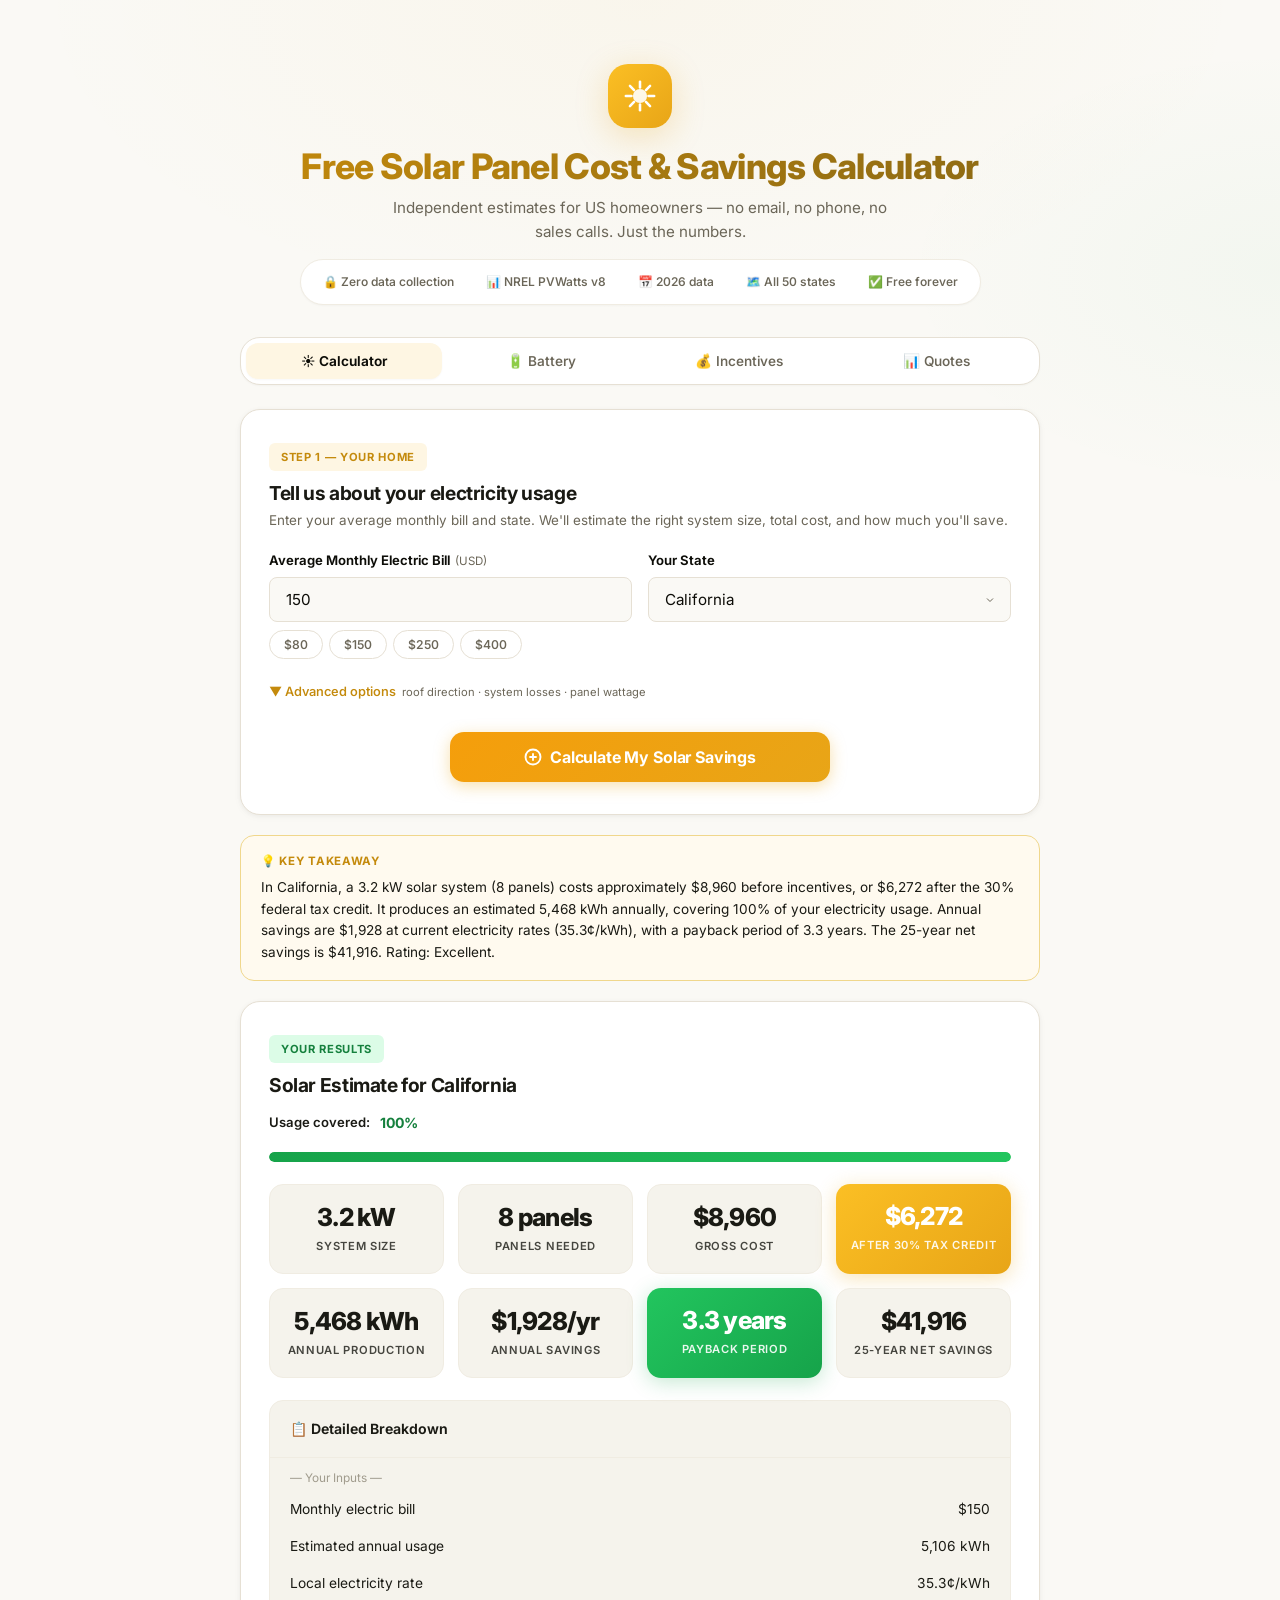
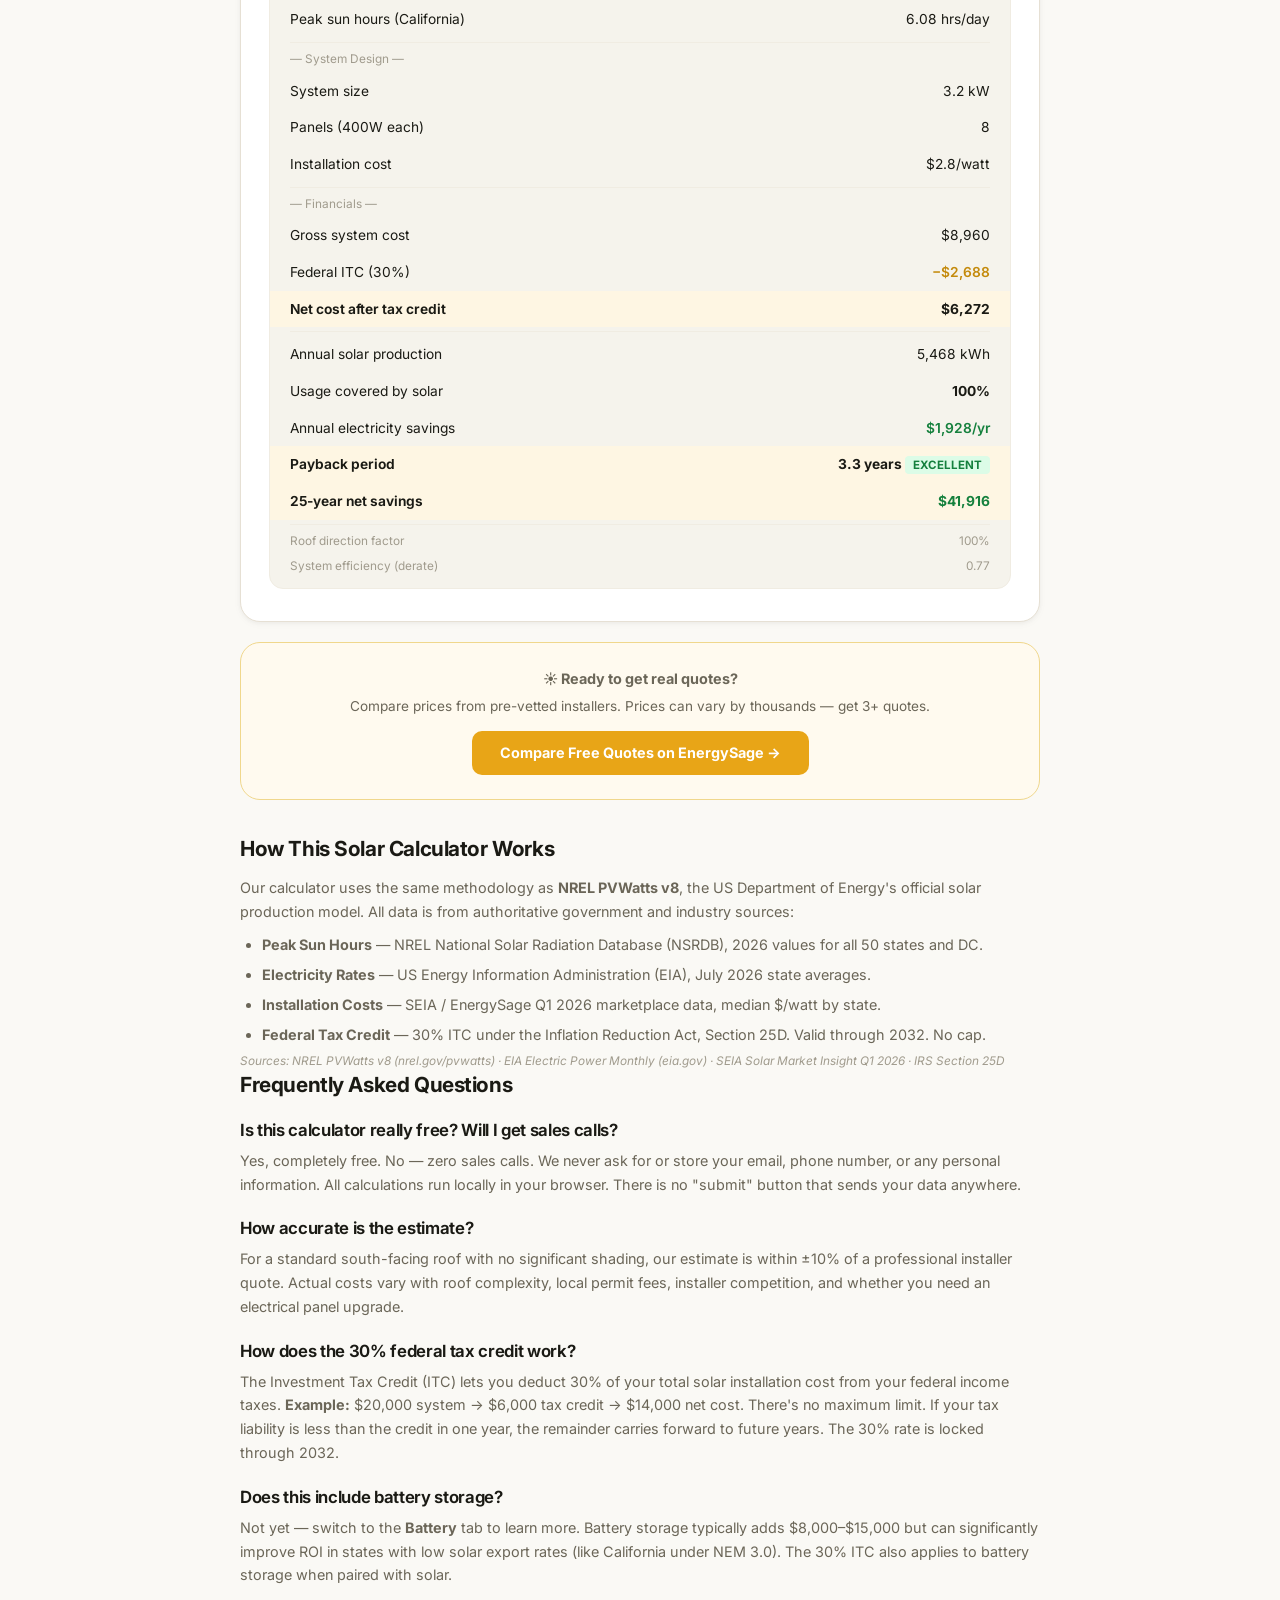
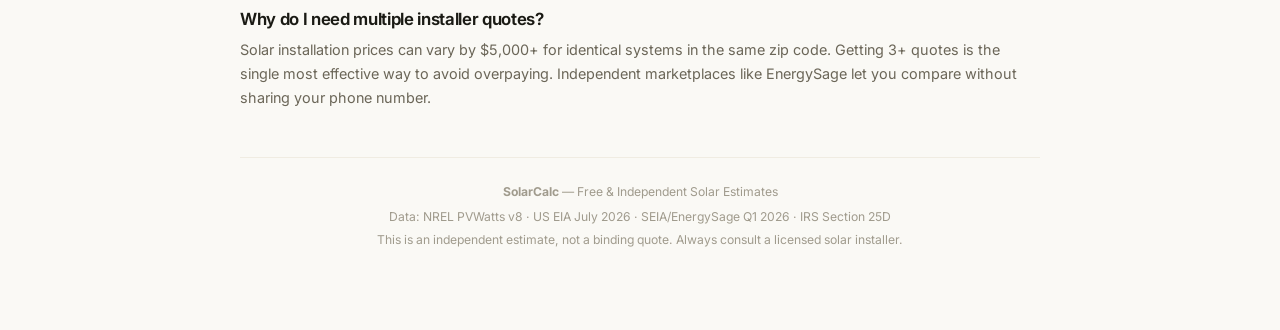
==== index.html @ 4e9f8c5b "Initial commit: SolarCalc v1 — free independent solar calculator" ====
<!DOCTYPE html>
<html lang="en">
<head>
<meta charset="UTF-8">
<meta name="viewport" content="width=device-width, initial-scale=1.0">
<title>Free Solar Panel Cost & Savings Calculator (2026) — No Email, No Sales Calls</title>
<meta name="description" content="Independent, free solar calculator for US homeowners. Estimate system size, cost after 30% tax credit, annual savings, and payback period. Covers all 50 states with 2026 NREL data. No email required.">

<!-- Preconnect for fonts -->
<link rel="preconnect" href="https://fonts.googleapis.com">
<link rel="preconnect" href="https://fonts.gstatic.com" crossorigin>
<link href="https://fonts.googleapis.com/css2?family=Inter:wght@400;500;550;600;650;700;800&display=swap" rel="stylesheet">

<link rel="stylesheet" href="css/style.css">

<!-- ═══════════════ STATIC JSON-LD ═══════════════ -->
<script type="application/ld+json">
{
  "@context": "https://schema.org",
  "@type": "WebApplication",
  "name": "Solar Panel Cost & Savings Calculator",
  "url": "https://solarcalc.example.com",
  "description": "Free, independent solar calculator for US homeowners. Estimate system size, cost, federal tax credit, and payback period without sharing personal information. Uses NREL PVWatts v8 methodology with 2026 state-level data.",
  "applicationCategory": "FinanceApplication",
  "operatingSystem": "Web",
  "offers": { "@type": "Offer", "price": "0", "priceCurrency": "USD" },
  "author": { "@type": "Organization", "name": "SolarCalc" },
  "datePublished": "2026-07-01",
  "dateModified": "2026-07-19"
}
</script>
<script type="application/ld+json">
{
  "@context": "https://schema.org",
  "@type": "FAQPage",
  "mainEntity": [
    {
      "@type": "Question",
      "name": "How accurate is this solar calculator?",
      "acceptedAnswer": {
        "@type": "Answer",
        "text": "Our calculator uses NREL PVWatts v8 methodology with 2026 state-level data for peak sun hours (from NSRDB), electricity rates (from US EIA July 2026), and installation costs (from SEIA/EnergySage Q1 2026 marketplace data). Results are within ±10% of professional installer quotes for standard residential rooftops with no significant shading."
      }
    },
    {
      "@type": "Question",
      "name": "How is the federal solar tax credit calculated?",
      "acceptedAnswer": {
        "@type": "Answer",
        "text": "The federal Investment Tax Credit (ITC) covers 30% of your total solar installation cost through 2032 under the Inflation Reduction Act. For example, on a $20,000 system, you save $6,000. There is no maximum cap. The 30% rate is locked through 2032, then steps down to 26% in 2033 and 22% in 2034."
      }
    },
    {
      "@type": "Question",
      "name": "Do I need to provide my email or phone number to use this calculator?",
      "acceptedAnswer": {
        "@type": "Answer",
        "text": "No. This calculator is completely free and independent. We never ask for or store your email, phone number, or any personal information. All calculations run locally in your browser. Results are shown instantly on this page."
      }
    },
    {
      "@type": "Question",
      "name": "What solar incentives are available in my state?",
      "acceptedAnswer": {
        "@type": "Answer",
        "text": "Every US state qualifies for the 30% federal Investment Tax Credit (ITC). Many states offer additional incentives including net metering, state tax credits, property tax exemptions, and SREC (Solar Renewable Energy Certificate) markets. Use the Incentives tab on our calculator to explore state-specific programs."
      }
    },
    {
      "@type": "Question",
      "name": "Should I add battery storage to my solar system?",
      "acceptedAnswer": {
        "@type": "Answer",
        "text": "Adding battery storage to your solar system typically costs $8,000–$15,000 extra, but can significantly improve your ROI in states with low export compensation rates (like California under NEM 3.0). Battery attachment rates exceeded 25% nationally in 2025 and are rising. Our Battery Storage tab (coming soon) will help you run the numbers."
      }
    }
  ]
}
</script>
</head>
<body>

<div class="container">

<!-- ═══════════════ HEADER ═══════════════ -->
<header class="header">
  <div class="header-logo">
    <svg viewBox="0 0 24 24" fill="none" xmlns="http://www.w3.org/2000/svg">
      <circle cx="12" cy="12" r="5" fill="#fff" opacity="0.9"/>
      <g stroke="#fff" stroke-width="1.8" stroke-linecap="round">
        <line x1="12" y1="2"  x2="12" y2="6"/>
        <line x1="12" y1="18" x2="12" y2="22"/>
        <line x1="2"  y1="12" x2="6"  y2="12"/>
        <line x1="18" y1="12" x2="22" y2="12"/>
        <line x1="4.9" y1="4.9" x2="7.8" y2="7.8"/>
        <line x1="16.2" y1="16.2" x2="19.1" y2="19.1"/>
        <line x1="4.9" y1="19.1" x2="7.8" y2="16.2"/>
        <line x1="16.2" y1="7.8" x2="19.1" y2="4.9"/>
      </g>
    </svg>
  </div>
  <h1>Free Solar Panel Cost & Savings Calculator</h1>
  <p class="subtitle">Independent estimates for US homeowners — no email, no phone, no sales calls. Just the numbers.</p>
  <div class="trust-strip">
    <span class="badge">🔒 Zero data collection</span>
    <span class="badge">📊 NREL PVWatts v8</span>
    <span class="badge">📅 2026 data</span>
    <span class="badge">🗺️ All 50 states</span>
    <span class="badge">✅ Free forever</span>
  </div>
</header>

<!-- ═══════════════ TAB NAV ═══════════════ -->
<nav class="tab-nav">
  <button class="active" data-tab="solar" onclick="SolarCalc.App.switchTab('solar');return false;">☀️ Calculator</button>
  <button data-tab="battery" onclick="SolarCalc.App.switchTab('battery');return false;">🔋 Battery</button>
  <button data-tab="incentives" onclick="SolarCalc.App.switchTab('incentives');return false;">💰 Incentives</button>
  <button data-tab="compare" onclick="SolarCalc.App.switchTab('compare');return false;">📊 Quotes</button>
</nav>

<!-- ═══════════════ TAB: SOLAR CALCULATOR ═══════════════ -->
<div class="tab-panel active" id="tab-solar">

  <!-- INPUT CARD -->
  <div class="card" id="calculator">
    <span class="step-badge amber">Step 1 — Your Home</span>
    <h2>Tell us about your electricity usage</h2>
    <p style="font-size:0.84rem;color:var(--text-muted);margin-top:4px;">
      Enter your average monthly bill and state. We'll estimate the right system size, total cost,
      and how much you'll save.
    </p>

    <div class="form-row">
      <div class="form-group">
        <label for="bill">Average Monthly Electric Bill <span class="hint">(USD)</span></label>
        <input type="number" id="bill" placeholder="e.g. 150" min="30" max="2000" value="150" inputmode="numeric">
        <div class="quick-fill" id="billPills"></div>
      </div>
      <div class="form-group">
        <label for="state">Your State</label>
        <select id="state"></select>
      </div>
    </div>

    <div class="advanced-toggle" id="advToggle" onclick="SolarCalc.App.toggleAdvanced()">
      <span>▼ Advanced options</span>
      <span style="font-size:0.7rem;font-weight:400;color:var(--text-muted)">roof direction · system losses · panel wattage</span>
    </div>

    <div class="advanced-panel" id="advOptions">
      <div class="form-row">
        <div class="form-group">
          <label for="tiltSelect">Roof Direction</label>
          <select id="tiltSelect"></select>
        </div>
        <div class="form-group">
          <label for="derateSelect">System Efficiency</label>
          <select id="derateSelect"></select>
        </div>
      </div>
      <div class="form-row">
        <div class="form-group">
          <label for="panelSelect">Panel Wattage</label>
          <select id="panelSelect"></select>
        </div>
      </div>
    </div>

    <button class="btn-primary btn-block" id="calcBtn">
      <svg width="18" height="18" viewBox="0 0 24 24" fill="none" stroke="currentColor" stroke-width="2.5" stroke-linecap="round"><circle cx="12" cy="12" r="10"/><line x1="12" y1="8" x2="12" y2="16"/><line x1="8" y1="12" x2="16" y2="12"/></svg>
      Calculate My Solar Savings
    </button>
  </div>

  <!-- RESULTS (hidden until calculate) -->
  <div id="resultsContainer" class="hidden">

    <!-- KEY TAKEAWAY (AEO block) -->
    <div class="key-takeaway" id="takeaway" style="margin-bottom:20px;"></div>

    <!-- RESULTS CARD -->
    <div class="card">
      <span class="step-badge green">Your Results</span>
      <h2>Solar Estimate for <span id="resultState">your state</span></h2>

      <!-- Coverage bar -->
      <div style="display:flex;align-items:center;gap:10px;margin:14px 0 4px;">
        <span style="font-size:0.82rem;font-weight:600;white-space:nowrap;">Usage covered:</span>
        <span style="font-size:0.88rem;font-weight:700;color:var(--green-deep);" id="rCoverage">—</span>
      </div>
      <div class="coverage-bar-wrap">
        <div class="coverage-bar-fill" id="coverageBarFill" style="width:0%;"></div>
      </div>

      <div class="results-grid">
        <div class="result-card">
          <div class="r-value" id="rSystemSize">—</div>
          <div class="r-label">System Size</div>
        </div>
        <div class="result-card">
          <div class="r-value" id="rPanels">—</div>
          <div class="r-label">Panels Needed</div>
        </div>
        <div class="result-card">
          <div class="r-value" id="rGrossCost">—</div>
          <div class="r-label">Gross Cost</div>
        </div>
        <div class="result-card featured">
          <div class="r-value" id="rNetCost">—</div>
          <div class="r-label">After 30% Tax Credit</div>
        </div>
        <div class="result-card">
          <div class="r-value" id="rAnnualProd">—</div>
          <div class="r-label">Annual Production</div>
        </div>
        <div class="result-card">
          <div class="r-value" id="rAnnualSave">—</div>
          <div class="r-label">Annual Savings</div>
        </div>
        <div class="result-card featured-alt">
          <div class="r-value" id="rPayback">—</div>
          <div class="r-label">Payback Period</div>
        </div>
        <div class="result-card">
          <div class="r-value" id="r25yr">—</div>
          <div class="r-label">25-Year Net Savings</div>
        </div>
      </div>

      <div class="breakdown" id="breakdown"></div>
    </div>

    <!-- CTA -->
    <div class="cta-box">
      <p><strong>☀️ Ready to get real quotes?</strong></p>
      <p style="font-size:0.85rem;">Compare prices from pre-vetted installers. Prices can vary by thousands — get 3+ quotes.</p>
      <a class="cta-link" href="https://www.energysage.com/solar/cost-calculator/" target="_blank" rel="nofollow noopener">
        Compare Free Quotes on EnergySage →
      </a>
    </div>
  </div>
</div>

<!-- ═══════════════ TAB: BATTERY ═══════════════ -->
<div class="tab-panel" id="tab-battery">
  <div class="card">
    <div id="batteryPanel"></div>
  </div>
</div>

<!-- ═══════════════ TAB: INCENTIVES ═══════════════ -->
<div class="tab-panel" id="tab-incentives">
  <div class="card">
    <div id="incentivesPanel"></div>
  </div>
</div>

<!-- ═══════════════ TAB: COMPARE QUOTES ═══════════════ -->
<div class="tab-panel" id="tab-compare">
  <div class="card">
    <div id="comparePanel"></div>
  </div>
</div>

<!-- ═══════════════ INFO SECTION (AEO-optimized) ═══════════════ -->
<div class="info-section">
  <h2>How This Solar Calculator Works</h2>
  <p>Our calculator uses the same methodology as <strong>NREL PVWatts v8</strong>, the US Department of Energy's official solar production model. All data is from authoritative government and industry sources:</p>
  <ul>
    <li><strong>Peak Sun Hours</strong> — NREL National Solar Radiation Database (NSRDB), 2026 values for all 50 states and DC.</li>
    <li><strong>Electricity Rates</strong> — US Energy Information Administration (EIA), July 2026 state averages.</li>
    <li><strong>Installation Costs</strong> — SEIA / EnergySage Q1 2026 marketplace data, median $/watt by state.</li>
    <li><strong>Federal Tax Credit</strong> — 30% ITC under the Inflation Reduction Act, Section 25D. Valid through 2032. No cap.</li>
  </ul>
  <div class="source-cite">Sources: NREL PVWatts v8 (nrel.gov/pvwatts) · EIA Electric Power Monthly (eia.gov) · SEIA Solar Market Insight Q1 2026 · IRS Section 25D</div>

  <h2>Frequently Asked Questions</h2>

  <h3>Is this calculator really free? Will I get sales calls?</h3>
  <p>Yes, completely free. No — zero sales calls. We never ask for or store your email, phone number, or any personal information. All calculations run locally in your browser. There is no "submit" button that sends your data anywhere.</p>

  <h3>How accurate is the estimate?</h3>
  <p>For a standard south-facing roof with no significant shading, our estimate is within ±10% of a professional installer quote. Actual costs vary with roof complexity, local permit fees, installer competition, and whether you need an electrical panel upgrade.</p>

  <h3>How does the 30% federal tax credit work?</h3>
  <p>The Investment Tax Credit (ITC) lets you deduct 30% of your total solar installation cost from your federal income taxes. <strong>Example:</strong> $20,000 system → $6,000 tax credit → $14,000 net cost. There's no maximum limit. If your tax liability is less than the credit in one year, the remainder carries forward to future years. The 30% rate is locked through 2032.</p>

  <h3>Does this include battery storage?</h3>
  <p>Not yet — switch to the <strong>Battery</strong> tab to learn more. Battery storage typically adds $8,000–$15,000 but can significantly improve ROI in states with low solar export rates (like California under NEM 3.0). The 30% ITC also applies to battery storage when paired with solar.</p>

  <h3>Why do I need multiple installer quotes?</h3>
  <p>Solar installation prices can vary by $5,000+ for identical systems in the same zip code. Getting 3+ quotes is the single most effective way to avoid overpaying. Independent marketplaces like EnergySage let you compare without sharing your phone number.</p>
</div>

<!-- ═══════════════ FOOTER ═══════════════ -->
<footer class="footer">
  <p><strong>SolarCalc</strong> — Free &amp; Independent Solar Estimates</p>
  <p style="margin-top:4px;">Data: NREL PVWatts v8 · US EIA July 2026 · SEIA/EnergySage Q1 2026 · IRS Section 25D</p>
  <p style="margin-top:2px;">This is an independent estimate, not a binding quote. Always consult a licensed solar installer.</p>
</footer>

</div>

<!-- ═══════════════ SCRIPTS ═══════════════ -->
<script src="js/bundle.js?v=2"></script>

<!--
  ═══════════════════════════════════════════
  EXTENSION GUIDE
  ═══════════════════════════════════════════
  
  To add a new calculator module:
  
  1. Create modules/your-module.js:
     SolarCalc.YourModule = (function() {
       function init()  { /* render the module UI */ }
       function calc()  { /* your calculation logic */ }
       return { init, calc };
     })();
  
  2. In index.html:
     - Add <button data-tab="your-tab"> to .tab-nav
     - Add <div class="tab-panel" id="tab-your-tab">...</div>
     - Add <script src="modules/your-module.js"></script> before app.js
  
  3. In app.js switchTab():
     if (tabId === 'your-tab') SolarCalc.YourModule.init();
  
  Existing code stays untouched. Each module is fully independent.
  ═══════════════════════════════════════════
-->

</body>
</html>
---- css/style.css ----
/* ═══════════════════════════════════════════════
   SolarCalc — Premium Design System v2
   Theme:  Solar Gold  ·  Light + warm accent
   ═══════════════════════════════════════════════ */

:root {
  /* ── Core palette ── */
  --bg:          #faf9f5;
  --bg-alt:      #f5f3ec;
  --card:        #ffffff;
  --card-hover:  #fefdfa;

  /* ── Text ── */
  --text:        #1a1a14;
  --text-strong: #0d0d08;
  --text-muted:  #6b6658;
  --text-faint:  #a09b8d;

  /* ── Accent (golden-solar) ── */
  --accent:        #e8a517;
  --accent-deep:   #c48a0c;
  --accent-light:  #fef6e3;
  --accent-ghost:  #fffaef;
  --accent-border: #f0d78c;

  /* ── Success green ── */
  --green:         #16a34a;
  --green-light:   #dcfce7;
  --green-deep:    #15803d;

  /* ── Info blue ── */
  --blue:          #2563eb;
  --blue-light:    #dbeafe;

  /* ── Surface ── */
  --border:        #e6e0d4;
  --border-light:  #f0ece2;

  /* ── Shadows (softer) ── */
  --shadow-xs:  0 1px 2px rgba(0,0,0,.03);
  --shadow-sm:  0 1px 4px rgba(0,0,0,.04), 0 2px 8px rgba(0,0,0,.03);
  --shadow-md:  0 2px 12px rgba(0,0,0,.05), 0 8px 32px rgba(0,0,0,.04);
  --shadow-lg:  0 4px 24px rgba(0,0,0,.06), 0 16px 48px rgba(0,0,0,.05);
  --shadow-xl:  0 8px 40px rgba(0,0,0,.08), 0 24px 80px rgba(0,0,0,.06);

  /* ── Radii ── */
  --radius-sm: 8px;
  --radius:    14px;
  --radius-lg: 20px;
  --radius-xl: 28px;

  /* ── Typography ── */
  --font:      'Inter', -apple-system, BlinkMacSystemFont, 'Segoe UI', Roboto, sans-serif;
  --font-mono: 'JetBrains Mono', 'SF Mono', 'Cascadia Code', monospace;

  /* ── Transitions ── */
  --ease:     cubic-bezier(.4,0,.2,1);
  --ease-out: cubic-bezier(0,0,.2,1);
  --ease-in:  cubic-bezier(.4,0,1,1);
  --dur:      0.25s;
  --dur-slow: 0.4s;
}

/* ══════════════════════════════════════════
   RESET & BASE
   ══════════════════════════════════════════ */
*, *::before, *::after { box-sizing: border-box; margin: 0; padding: 0; }

html {
  scroll-behavior: smooth;
  -webkit-text-size-adjust: 100%;
}

body {
  font-family: var(--font);
  background: var(--bg);
  color: var(--text);
  line-height: 1.65;
  -webkit-font-smoothing: antialiased;
  -moz-osx-font-smoothing: grayscale;
  background-image:
    radial-gradient(ellipse 80% 60% at 50% 0%, rgba(232,165,23,.04) 0%, transparent 60%),
    radial-gradient(ellipse 60% 50% at 100% 30%, rgba(22,163,74,.03) 0%, transparent 50%);
  background-attachment: fixed;
}

.container {
  max-width: 840px;
  margin: 0 auto;
  padding: 24px 20px 80px;
}

/* ══════════════════════════════════════════
   TYPOGRAPHY
   ══════════════════════════════════════════ */
h1, h2, h3, h4 {
  letter-spacing: -0.02em;
  line-height: 1.25;
}
h1 { font-size: clamp(1.6rem, 4vw, 2.2rem); font-weight: 800; }
h2 { font-size: 1.2rem; font-weight: 700; }
h3 { font-size: 1rem;  font-weight: 650; }

/* ══════════════════════════════════════════
   HEADER
   ══════════════════════════════════════════ */
.header {
  text-align: center;
  padding: 40px 0 32px;
}
.header-logo {
  display: inline-flex;
  align-items: center;
  justify-content: center;
  width: 64px;
  height: 64px;
  border-radius: 20px;
  background: linear-gradient(135deg, #fbbf24, #e8a517);
  box-shadow: 0 8px 32px rgba(232,165,23,.25);
  margin-bottom: 16px;
  animation: logo-float 3s ease-in-out infinite;
}
@keyframes logo-float {
  0%, 100% { transform: translateY(0); }
  50%      { transform: translateY(-4px); }
}
.header-logo svg {
  width: 34px; height: 34px;
}
.header h1 {
  background: linear-gradient(135deg, #c48a0c, #8b6914);
  -webkit-background-clip: text;
  -webkit-text-fill-color: transparent;
  background-clip: text;
  margin-bottom: 8px;
}
.header .subtitle {
  font-size: 0.95rem;
  color: var(--text-muted);
  max-width: 500px;
  margin: 0 auto;
  line-height: 1.55;
}

/* Trust badges */
.trust-strip {
  display: inline-flex;
  gap: 4px;
  flex-wrap: wrap;
  justify-content: center;
  margin-top: 16px;
  background: var(--card);
  border: 1px solid var(--border-light);
  border-radius: 40px;
  padding: 6px 8px;
  box-shadow: var(--shadow-xs);
}
.trust-strip .badge {
  display: inline-flex;
  align-items: center;
  gap: 5px;
  font-size: 0.75rem;
  font-weight: 550;
  color: var(--text-muted);
  padding: 6px 14px;
  border-radius: 30px;
  transition: all var(--dur) var(--ease);
}
.trust-strip .badge:hover {
  background: var(--accent-light);
  color: var(--accent-deep);
}

/* ══════════════════════════════════════════
   CARDS
   ══════════════════════════════════════════ */
.card {
  background: var(--card);
  border: 1px solid var(--border);
  border-radius: var(--radius-lg);
  box-shadow: var(--shadow-sm);
  padding: 32px 28px;
  margin-bottom: 20px;
  transition: box-shadow var(--dur) var(--ease), border-color var(--dur) var(--ease);
}
.card:hover {
  box-shadow: var(--shadow-md);
  border-color: var(--border-light);
}
.card-glass {
  background: rgba(255,255,255,.7);
  backdrop-filter: blur(12px);
  -webkit-backdrop-filter: blur(12px);
}
.card-accent-left {
  border-left: 3px solid var(--accent);
}

/* Step labels */
.step-badge {
  display: inline-flex;
  align-items: center;
  gap: 5px;
  font-size: 0.7rem;
  font-weight: 700;
  text-transform: uppercase;
  letter-spacing: 0.06em;
  padding: 5px 12px;
  border-radius: 6px;
  margin-bottom: 10px;
}
.step-badge.amber  { background: var(--accent-light); color: var(--accent-deep); }
.step-badge.green  { background: var(--green-light);  color: var(--green-deep); }
.step-badge.blue   { background: var(--blue-light);   color: var(--blue); }

/* ══════════════════════════════════════════
   FORM ELEMENTS
   ══════════════════════════════════════════ */
.form-row {
  display: grid;
  grid-template-columns: 1fr 1fr;
  gap: 16px;
  margin-top: 18px;
}
@media (max-width: 540px) { .form-row { grid-template-columns: 1fr; } }

.form-group label {
  display: block;
  font-size: 0.82rem;
  font-weight: 650;
  margin-bottom: 6px;
  color: var(--text-strong);
}
.form-group .hint {
  font-size: 0.72rem;
  color: var(--text-muted);
  font-weight: 400;
  margin-left: 2px;
}

/* Inputs & Selects */
input[type="number"],
select {
  width: 100%;
  padding: 12px 16px;
  border: 1.5px solid var(--border);
  border-radius: var(--radius-sm);
  font-size: 0.95rem;
  font-family: var(--font);
  background: var(--bg);
  color: var(--text-strong);
  transition: all var(--dur) var(--ease);
  appearance: none;
  -webkit-appearance: none;
}
select {
  background-image: url("data:image/svg+xml,%3Csvg xmlns='http://www.w3.org/2000/svg' width='12' height='12' viewBox='0 0 24 24' fill='none' stroke='%236b6658' stroke-width='2'%3E%3Cpolyline points='6 9 12 15 18 9'%3E%3C/polyline%3E%3C/svg%3E");
  background-repeat: no-repeat;
  background-position: right 14px center;
  padding-right: 40px;
  cursor: pointer;
}
input[type="number"]:focus,
select:focus {
  outline: none;
  border-color: var(--accent);
  box-shadow: 0 0 0 4px rgba(232,165,23,.1);
  background: #fff;
}
input[type="number"]:hover,
select:hover {
  border-color: #d4c9a8;
}

/* Quick-fill pills */
.quick-fill {
  display: flex;
  gap: 6px;
  flex-wrap: wrap;
  margin-top: 8px;
}
.quick-fill button {
  font-size: 0.76rem;
  font-weight: 550;
  padding: 6px 14px;
  border: 1px solid var(--border);
  background: var(--card);
  border-radius: 20px;
  cursor: pointer;
  font-family: var(--font);
  color: var(--text-muted);
  transition: all var(--dur) var(--ease);
}
.quick-fill button:hover {
  border-color: var(--accent);
  color: var(--accent-deep);
  background: var(--accent-light);
  transform: translateY(-1px);
}

/* ══════════════════════════════════════════
   ADVANCED TOGGLE
   ══════════════════════════════════════════ */
.advanced-toggle {
  display: inline-flex;
  align-items: center;
  gap: 6px;
  font-size: 0.8rem;
  font-weight: 550;
  color: var(--accent-deep);
  cursor: pointer;
  margin-top: 16px;
  padding: 6px 0;
  user-select: none;
  transition: color var(--dur) var(--ease);
}
.advanced-toggle:hover { color: #8b6914; }
.advanced-toggle .chevron {
  display: inline-block;
  transition: transform var(--dur) var(--ease);
}
.advanced-toggle.open .chevron { transform: rotate(180deg); }

.advanced-panel {
  display: none;
  margin-top: 16px;
  padding-top: 16px;
  border-top: 1px solid var(--border-light);
  animation: fadeDown var(--dur) var(--ease);
}
.advanced-panel.open { display: block; }
@keyframes fadeDown {
  from { opacity: 0; transform: translateY(-8px); }
  to   { opacity: 1; transform: translateY(0); }
}

/* ══════════════════════════════════════════
   BUTTONS
   ══════════════════════════════════════════ */
.btn-primary {
  display: inline-flex;
  align-items: center;
  justify-content: center;
  gap: 8px;
  background: linear-gradient(135deg, #f59e0b, #e8a517);
  color: #fff;
  border: none;
  padding: 15px 48px;
  font-size: 1rem;
  font-weight: 700;
  border-radius: 14px;
  cursor: pointer;
  font-family: var(--font);
  box-shadow: 0 4px 16px rgba(232,165,23,.35);
  transition: all var(--dur) var(--ease);
  width: 100%;
  max-width: 380px;
  letter-spacing: -0.01em;
}
.btn-primary:hover {
  background: linear-gradient(135deg, #e8a517, #d4950f);
  box-shadow: 0 6px 24px rgba(232,165,23,.45);
  transform: translateY(-1px);
}
.btn-primary:active {
  transform: scale(0.98);
  box-shadow: 0 2px 8px rgba(232,165,23,.3);
}
.btn-block { display: flex; margin: 24px auto 0; }

/* ══════════════════════════════════════════
   TAB NAVIGATION
   ══════════════════════════════════════════ */
.tab-nav {
  display: flex;
  gap: 2px;
  background: var(--card);
  border: 1px solid var(--border);
  border-radius: var(--radius-lg);
  padding: 5px;
  margin-bottom: 24px;
  box-shadow: var(--shadow-xs);
  overflow-x: auto;
  -webkit-overflow-scrolling: touch;
}
.tab-nav button {
  flex: 1;
  padding: 10px 16px;
  border: none;
  background: transparent;
  font-size: 0.85rem;
  font-weight: 550;
  color: var(--text-muted);
  cursor: pointer;
  font-family: var(--font);
  border-radius: 12px;
  white-space: nowrap;
  transition: all var(--dur) var(--ease);
}
.tab-nav button:hover { color: var(--text); background: var(--bg-alt); }
.tab-nav button.active {
  color: var(--text-strong);
  background: var(--accent-light);
  font-weight: 650;
  box-shadow: var(--shadow-xs);
}
.tab-panel { display: none; animation: fadeUp var(--dur-slow) var(--ease-out); }
.tab-panel.active { display: block; }
@keyframes fadeUp {
  from { opacity: 0; transform: translateY(10px); }
  to   { opacity: 1; transform: translateY(0); }
}

/* ══════════════════════════════════════════
   RESULTS GRID
   ══════════════════════════════════════════ */
.results-grid {
  display: grid;
  grid-template-columns: repeat(auto-fit, minmax(150px, 1fr));
  gap: 14px;
  margin-top: 22px;
}
.result-card {
  background: var(--bg-alt);
  border: 1px solid var(--border-light);
  border-radius: var(--radius);
  padding: 18px 14px;
  text-align: center;
  transition: all var(--dur) var(--ease);
}
.result-card:hover {
  transform: translateY(-2px);
  box-shadow: var(--shadow-sm);
}
.result-card.featured {
  background: linear-gradient(135deg, #fbbf24, #e8a517);
  border: none;
  color: #fff;
  box-shadow: 0 4px 20px rgba(232,165,23,.3);
}
.result-card.featured-alt {
  background: linear-gradient(135deg, #22c55e, #16a34a);
  border: none;
  color: #fff;
  box-shadow: 0 4px 20px rgba(22,163,74,.25);
}
.result-card .r-value {
  font-size: 1.55rem;
  font-weight: 800;
  letter-spacing: -0.03em;
  line-height: 1.15;
}
.result-card .r-label {
  font-size: 0.7rem;
  margin-top: 5px;
  text-transform: uppercase;
  letter-spacing: 0.06em;
  font-weight: 600;
  opacity: 0.8;
}
.result-card.featured .r-label,
.result-card.featured-alt .r-label { opacity: .9; }

/* Coverage indicator */
.coverage-bar-wrap {
  margin-top: 18px;
  background: var(--bg-alt);
  border-radius: 10px;
  overflow: hidden;
  height: 10px;
}
.coverage-bar-fill {
  height: 100%;
  border-radius: 10px;
  background: linear-gradient(90deg, var(--green), #22c55e);
  transition: width 0.6s var(--ease);
}

/* ══════════════════════════════════════════
   BREAKDOWN TABLE
   ══════════════════════════════════════════ */
.breakdown {
  margin-top: 22px;
  background: var(--bg-alt);
  border: 1px solid var(--border-light);
  border-radius: var(--radius);
  overflow: hidden;
}
.breakdown-header {
  display: flex;
  align-items: center;
  gap: 8px;
  padding: 16px 20px;
  font-size: 0.88rem;
  font-weight: 650;
  border-bottom: 1px solid var(--border-light);
}
.breakdown-body { padding: 8px 0; }
.breakdown-row {
  display: flex;
  justify-content: space-between;
  align-items: center;
  padding: 7px 20px;
  font-size: 0.86rem;
  transition: background var(--dur) var(--ease);
}
.breakdown-row:hover { background: rgba(255,255,255,.5); }
.breakdown-row.highlight {
  background: var(--accent-light);
  font-weight: 650;
}
.breakdown-row .b-pos { color: var(--green-deep); font-weight: 600; }
.breakdown-row .b-neg { color: var(--accent-deep); font-weight: 600; }
.breakdown-row .b-total { font-weight: 700; }
.breakdown-divider {
  height: 1px;
  background: var(--border-light);
  margin: 4px 20px;
}
.breakdown-row.b-meta {
  font-size: 0.74rem;
  color: var(--text-faint);
  padding: 3px 20px;
}

/* ══════════════════════════════════════════
   CTA BOX
   ══════════════════════════════════════════ */
.cta-box {
  text-align: center;
  padding: 24px 20px;
  background: var(--accent-ghost);
  border: 1.5px solid var(--accent-border);
  border-radius: var(--radius-lg);
  margin-top: 20px;
  transition: box-shadow var(--dur) var(--ease);
}
.cta-box:hover { box-shadow: var(--shadow-sm); }
.cta-box p { font-size: 0.9rem; color: var(--text-muted); margin-bottom: 4px; }
.cta-box .cta-link {
  display: inline-block;
  margin-top: 10px;
  padding: 10px 28px;
  background: var(--accent);
  color: #fff;
  font-weight: 700;
  font-size: 0.9rem;
  border-radius: 10px;
  text-decoration: none;
  transition: all var(--dur) var(--ease);
}
.cta-box .cta-link:hover {
  background: var(--accent-deep);
  transform: translateY(-1px);
}

/* ══════════════════════════════════════════
   KEY TAKEAWAY (AEO-optimized summary block)
   ══════════════════════════════════════════ */
.key-takeaway {
  margin-top: 18px;
  padding: 16px 20px;
  background: var(--accent-ghost);
  border: 1px solid var(--accent-border);
  border-radius: var(--radius);
  font-size: 0.85rem;
  color: var(--text);
  line-height: 1.6;
}
.key-takeaway strong {
  color: var(--accent-deep);
}
.key-takeaway::before {
  content: '💡 Key Takeaway  ';
  font-weight: 700;
  font-size: 0.72rem;
  text-transform: uppercase;
  letter-spacing: 0.06em;
  color: var(--accent-deep);
  display: block;
  margin-bottom: 6px;
}

/* ══════════════════════════════════════════
   INFO SECTION
   ══════════════════════════════════════════ */
.info-section {
  margin-top: 36px;
}
.info-section h2 {
  font-size: 1.3rem;
  margin-bottom: 14px;
}
.info-section h3 {
  font-size: 1.05rem;
  margin: 22px 0 8px;
}
.info-section p,
.info-section li {
  font-size: 0.9rem;
  color: var(--text-muted);
  margin-bottom: 10px;
}
.info-section ul { padding-left: 22px; }
.info-section ul li { margin-bottom: 6px; }

/* AEO source citation */
.source-cite {
  font-size: 0.74rem;
  color: var(--text-faint);
  font-style: italic;
  margin-top: 2px;
}

/* ══════════════════════════════════════════
   FOOTER
   ══════════════════════════════════════════ */
.footer {
  text-align: center;
  margin-top: 48px;
  padding-top: 24px;
  border-top: 1px solid var(--border-light);
  font-size: 0.76rem;
  color: var(--text-faint);
  line-height: 1.7;
}

/* ══════════════════════════════════════════
   UTILITY
   ══════════════════════════════════════════ */
.hidden     { display: none !important; }
.text-center { text-align: center; }
.mt-8  { margin-top: 8px; }
.mt-12 { margin-top: 12px; }
.mt-20 { margin-top: 20px; }
.mb-8  { margin-bottom: 8px; }
.mb-12 { margin-bottom: 12px; }
.gap-8 { gap: 8px; }

/* ══════════════════════════════════════════
   RESPONSIVE
   ══════════════════════════════════════════ */
@media (max-width: 640px) {
  .container { padding: 16px 14px 60px; }
  .card { padding: 22px 18px; }
  .results-grid { grid-template-columns: 1fr 1fr; gap: 10px; }
  .result-card { padding: 14px 10px; }
  .result-card .r-value { font-size: 1.3rem; }
  .tab-nav button { font-size: 0.78rem; padding: 8px 12px; }
  .trust-strip { flex-wrap: wrap; gap: 2px; }
  .trust-strip .badge { padding: 4px 10px; font-size: 0.7rem; }
}
@media (max-width: 400px) {
  .header { padding: 24px 0 20px; }
  .header-logo { width: 52px; height: 52px; }
}

/* ══════════════════════════════════════════
   PRINT (for users who want to save results)
   ══════════════════════════════════════════ */
@media print {
  .tab-nav, .btn-primary, .cta-box, .advanced-toggle,
  .trust-strip, .header-logo, .footer { display: none; }
  .card { box-shadow: none; border: 1px solid #ccc; break-inside: avoid; }
  body { background: #fff; color: #000; }
}
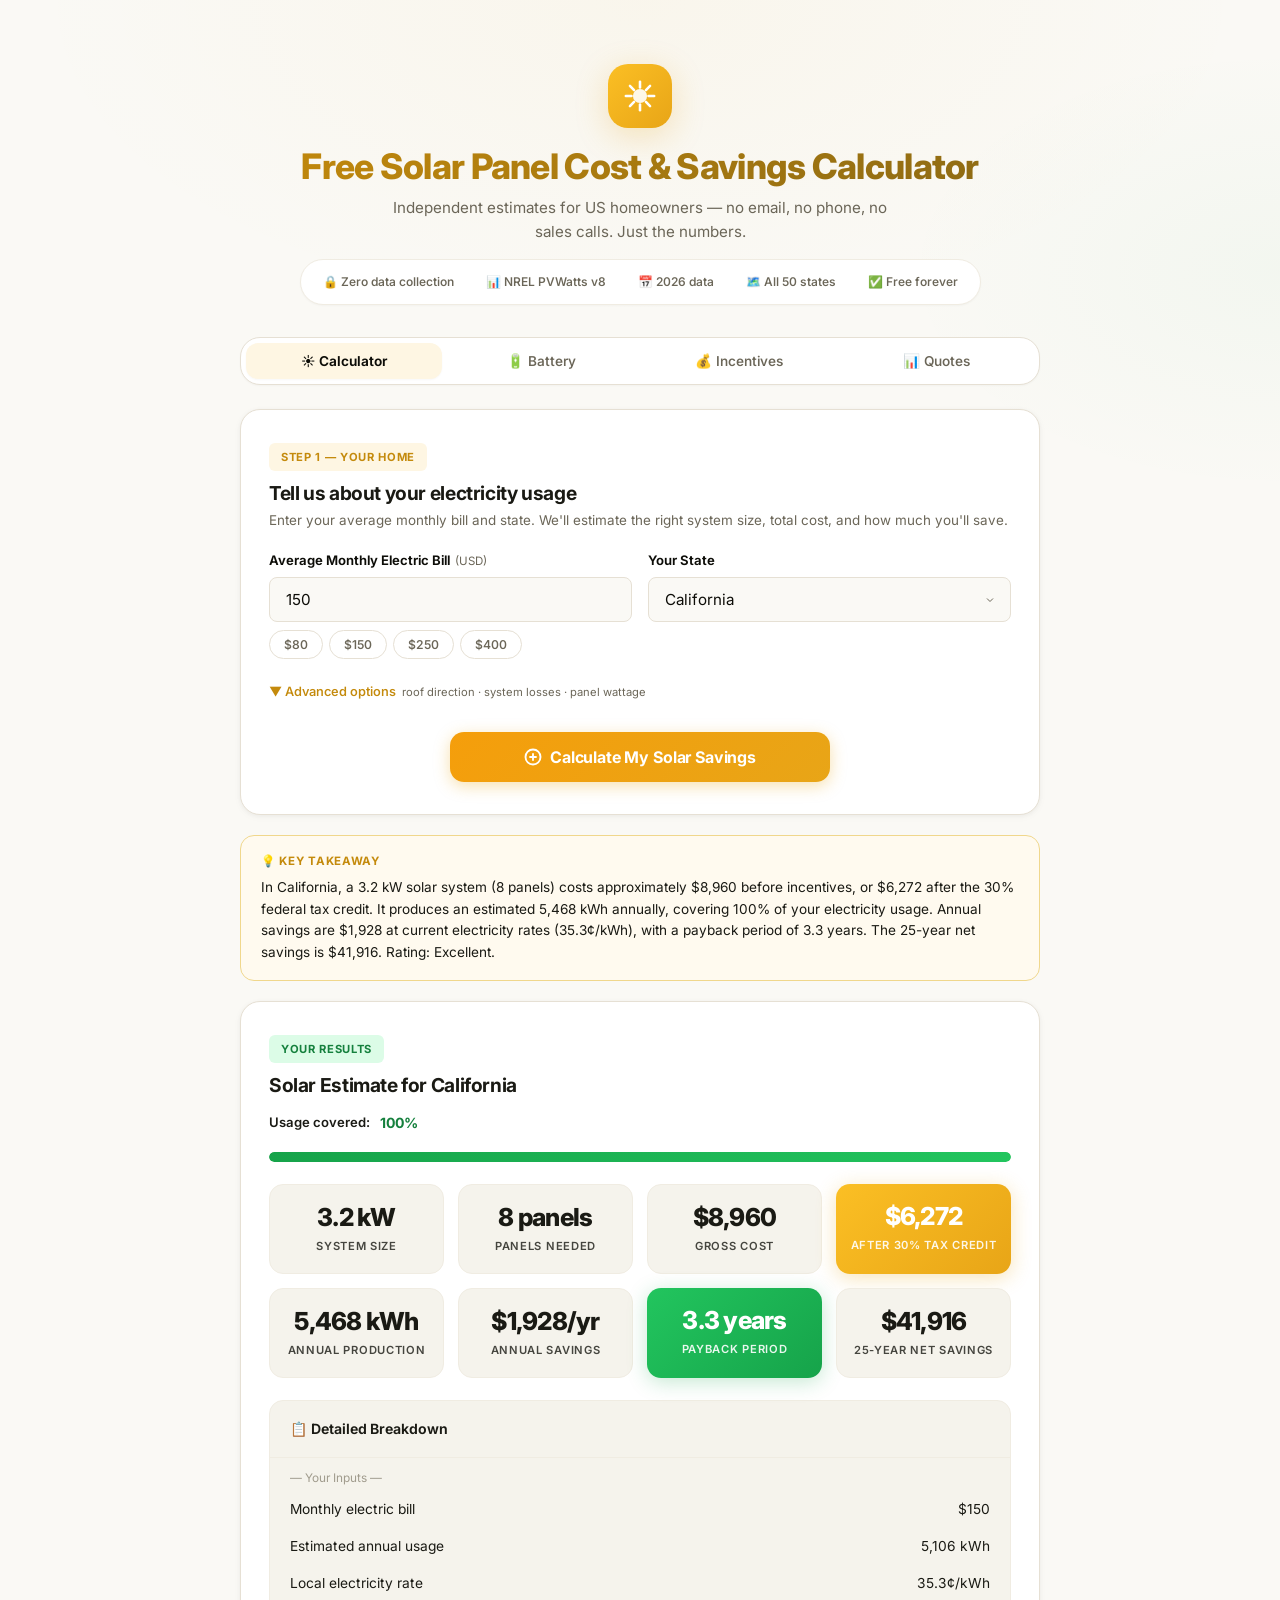
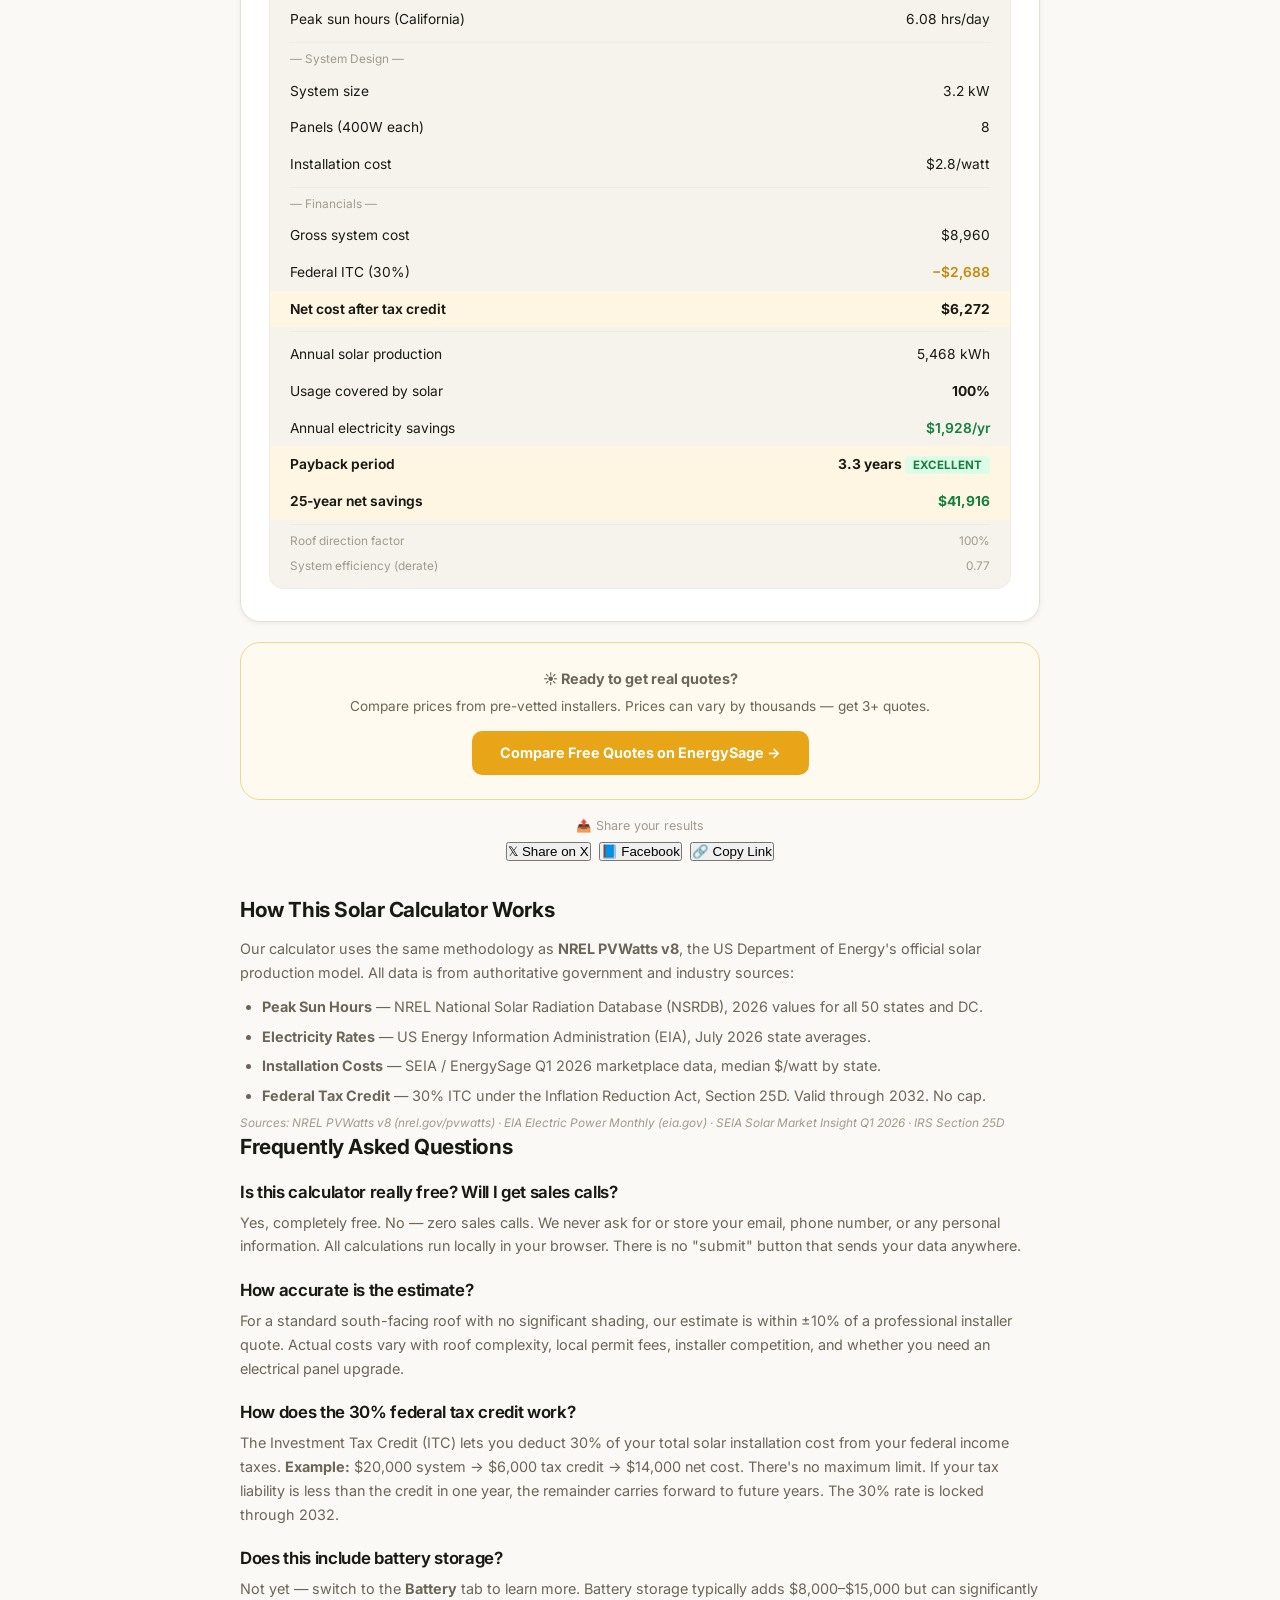
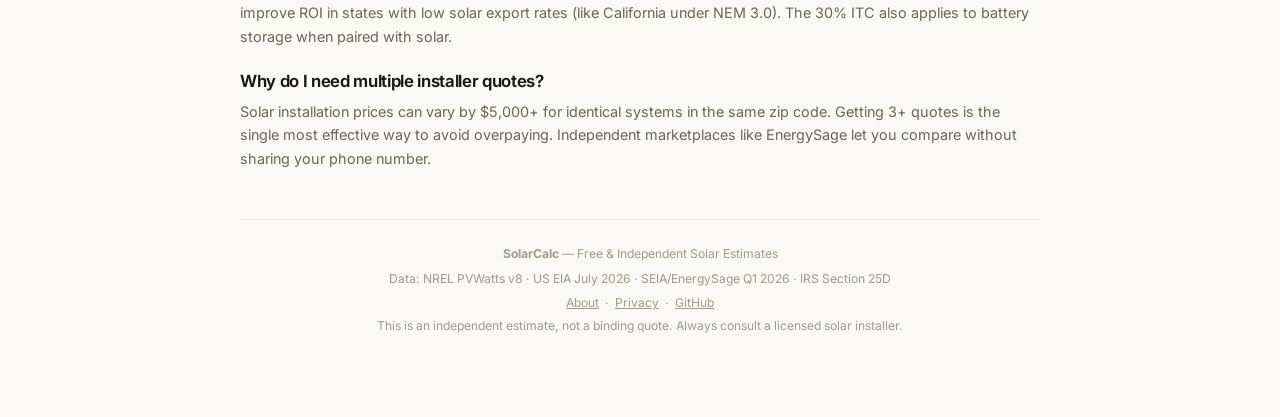
==== commit e2ea4636: "Add Privacy, About, 404 pages, favicon, OG tags, share buttons, breadcrumb JSON-LD" ====
--- a/index.html
+++ b/index.html
@@ -12,8 +12,42 @@
 <link href="https://fonts.googleapis.com/css2?family=Inter:wght@400;500;550;600;650;700;800&display=swap" rel="stylesheet">
 
 <link rel="stylesheet" href="css/style.css">
+<link rel="icon" type="image/svg+xml" href="favicon.svg">
+
+<!-- Open Graph (Facebook, LinkedIn, etc.) -->
+<meta property="og:title" content="Free Solar Panel Cost &amp; Savings Calculator (2026)">
+<meta property="og:description" content="Independent solar calculator for US homeowners. No email, no phone, no sales calls. Covers all 50 states with 2026 NREL data.">
+<meta property="og:type" content="website">
+<meta property="og:url" content="https://solarcalc.cmprly.com/">
+<meta property="og:image" content="https://solarcalc.cmprly.com/favicon.svg">
+
+<!-- Twitter Card -->
+<meta name="twitter:card" content="summary">
+<meta name="twitter:title" content="Free Solar Panel Cost &amp; Savings Calculator (2026)">
+<meta name="twitter:description" content="Independent solar calculator. No email required. Covers all 50 US states.">
+<meta name="twitter:image" content="https://solarcalc.cmprly.com/favicon.svg">
 
 <!-- ═══════════════ STATIC JSON-LD ═══════════════ -->
+<script type="application/ld+json">
+{
+  "@context": "https://schema.org",
+  "@type": "BreadcrumbList",
+  "itemListElement": [
+    {
+      "@type": "ListItem",
+      "position": 1,
+      "name": "Home",
+      "item": "https://solarcalc.cmprly.com/"
+    },
+    {
+      "@type": "ListItem",
+      "position": 2,
+      "name": "Solar Calculator",
+      "item": "https://solarcalc.cmprly.com/"
+    }
+  ]
+}
+</script>
 <script type="application/ld+json">
 {
   "@context": "https://schema.org",
@@ -238,6 +272,16 @@
         Compare Free Quotes on EnergySage →
       </a>
     </div>
+
+    <!-- Share -->
+    <div style="text-align:center;margin-top:16px;" id="shareBlock">
+      <p style="font-size:0.78rem;color:var(--text-faint);margin-bottom:6px;">📤 Share your results</p>
+      <div style="display:flex;gap:8px;justify-content:center;flex-wrap:wrap;">
+        <button class="pill" onclick="SolarCalc.App.shareResults('twitter')" title="Share on X (Twitter)">𝕏 Share on X</button>
+        <button class="pill" onclick="SolarCalc.App.shareResults('facebook')" title="Share on Facebook">📘 Facebook</button>
+        <button class="pill" onclick="SolarCalc.App.shareResults('copy')" title="Copy link">🔗 Copy Link</button>
+      </div>
+    </div>
   </div>
 </div>
 
@@ -296,6 +340,13 @@
 <footer class="footer">
   <p><strong>SolarCalc</strong> — Free &amp; Independent Solar Estimates</p>
   <p style="margin-top:4px;">Data: NREL PVWatts v8 · US EIA July 2026 · SEIA/EnergySage Q1 2026 · IRS Section 25D</p>
+  <p style="margin-top:4px;">
+    <a href="about.html" style="color:var(--text-faint);">About</a>
+    &nbsp;·&nbsp;
+    <a href="privacy.html" style="color:var(--text-faint);">Privacy</a>
+    &nbsp;·&nbsp;
+    <a href="https://github.com/FlukeStudio/solarcalc" style="color:var(--text-faint);" target="_blank" rel="noopener">GitHub</a>
+  </p>
   <p style="margin-top:2px;">This is an independent estimate, not a binding quote. Always consult a licensed solar installer.</p>
 </footer>
 
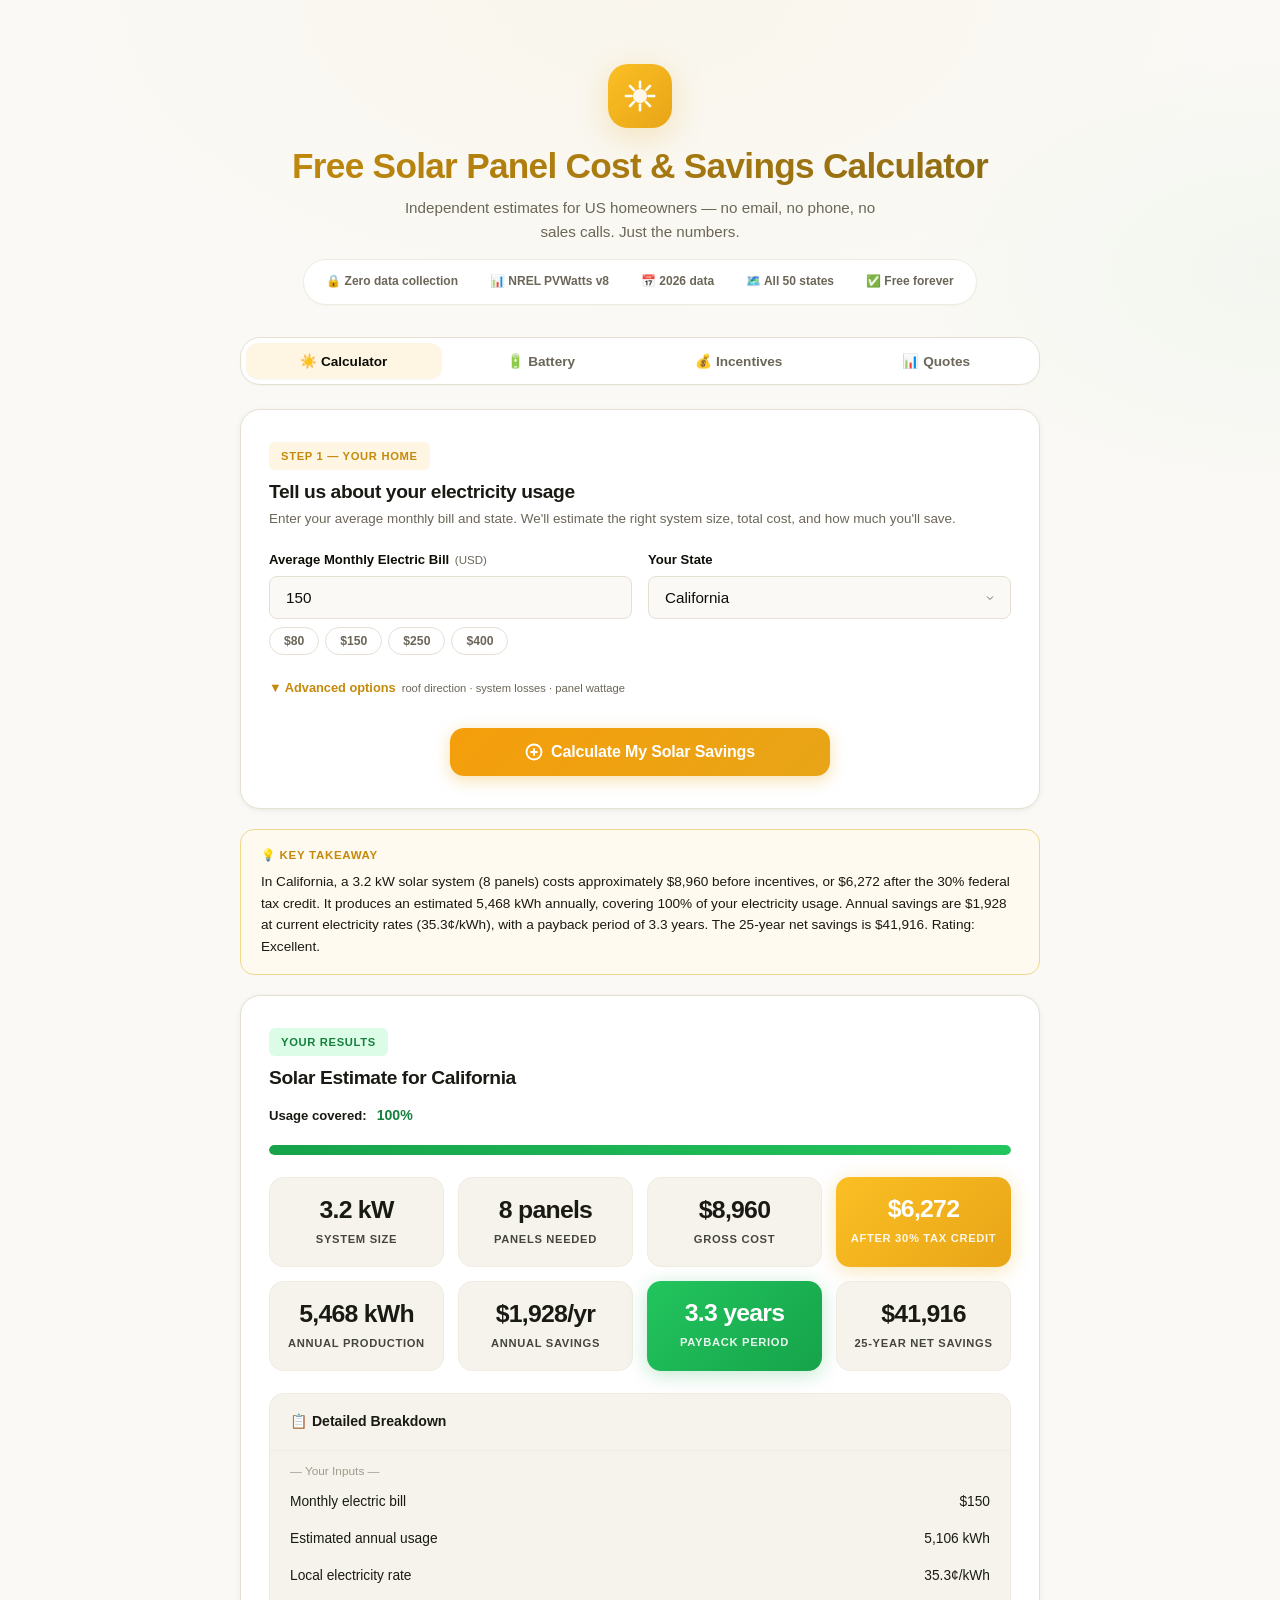
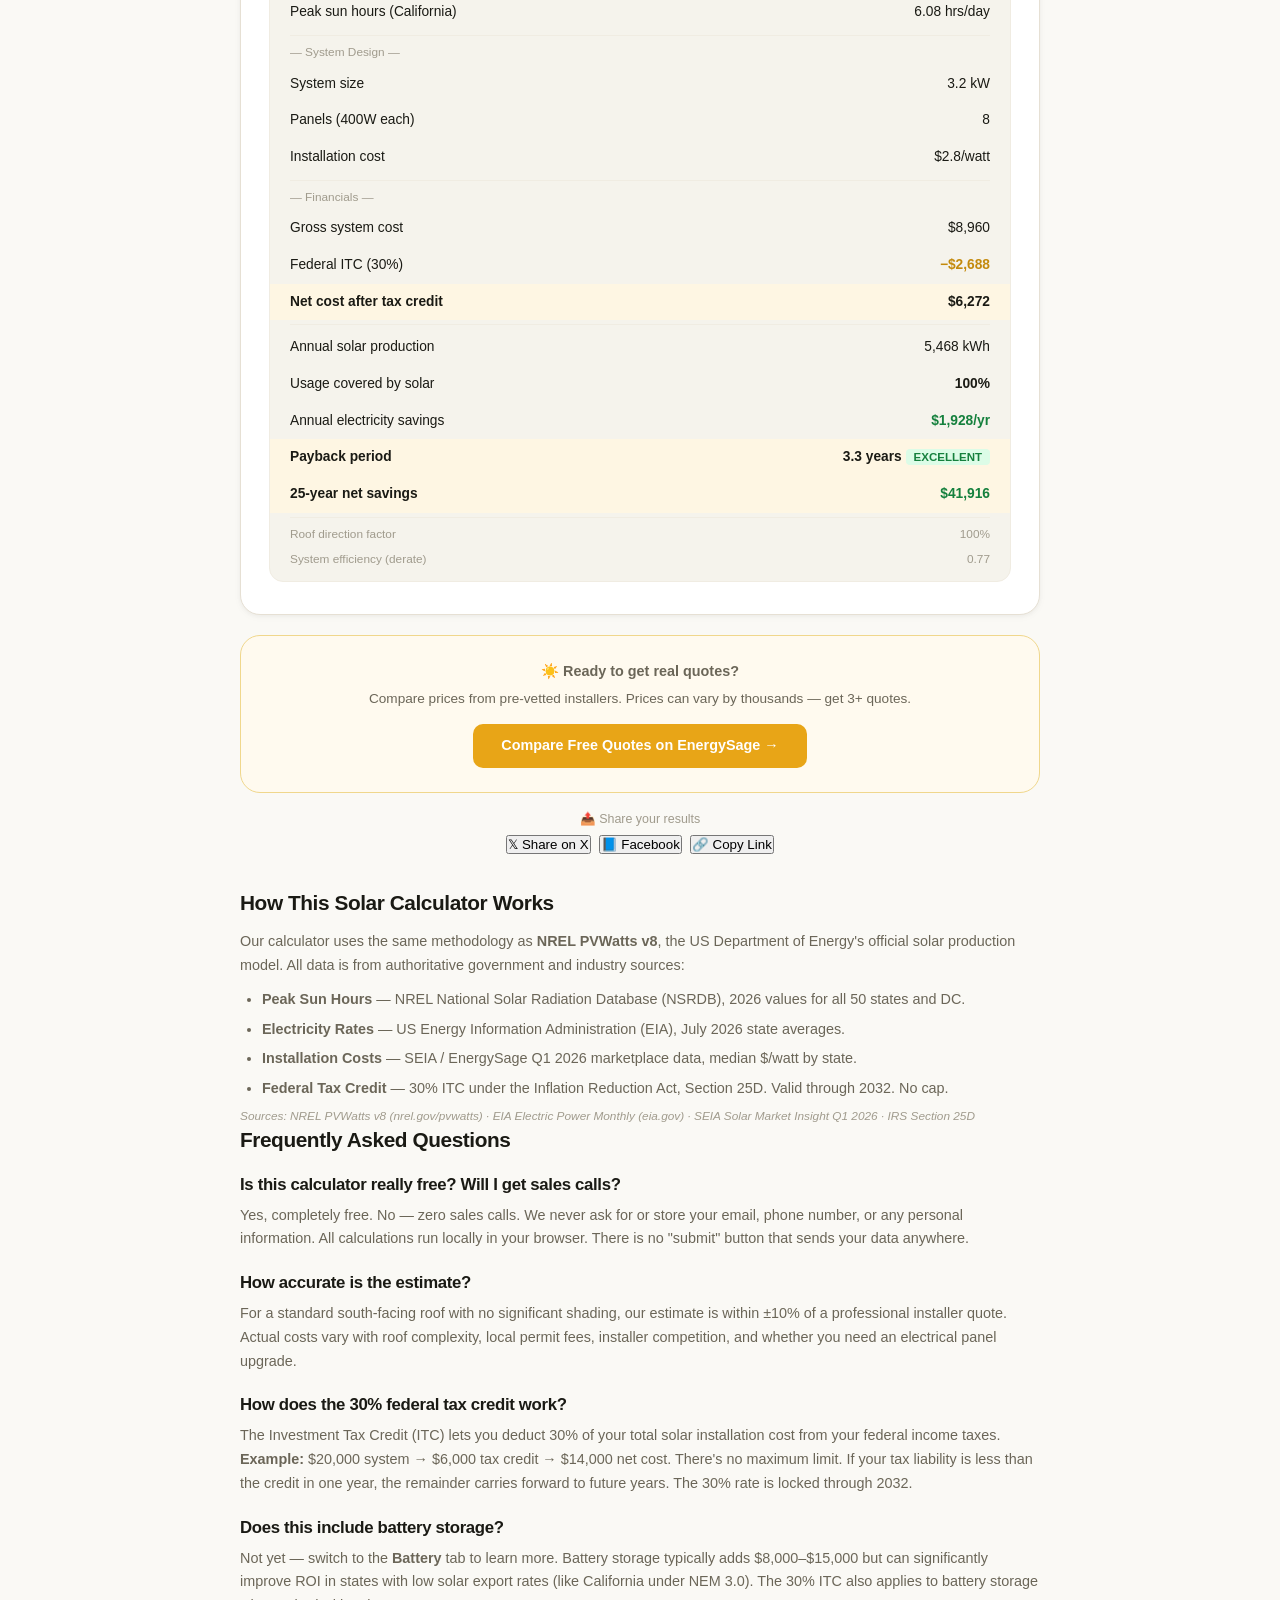
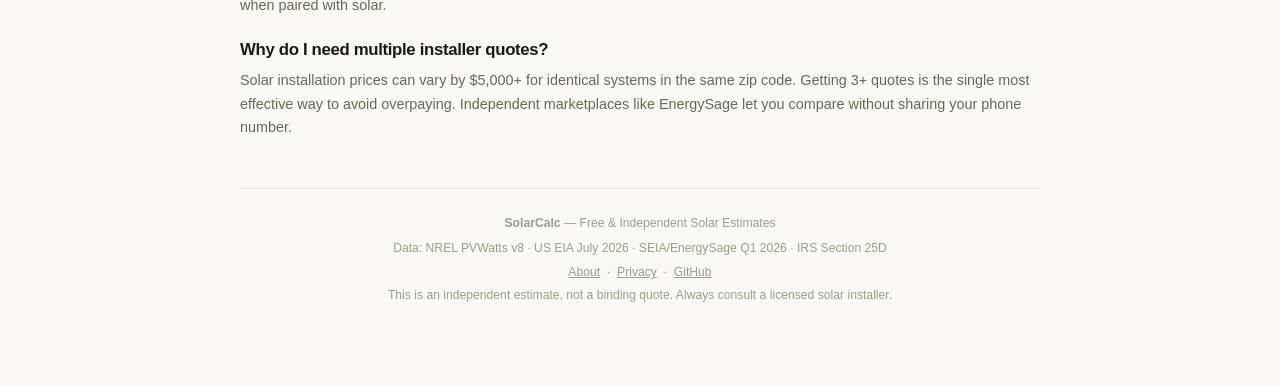
==== commit ed31139b: "PageSpeed optimization: self-hosted Inter fonts, critical CSS inline, OG preview image" ====
--- a/index.html
+++ b/index.html
@@ -5,13 +5,56 @@
 <meta name="viewport" content="width=device-width, initial-scale=1.0">
 <title>Free Solar Panel Cost & Savings Calculator (2026) — No Email, No Sales Calls</title>
 <meta name="description" content="Independent, free solar calculator for US homeowners. Estimate system size, cost after 30% tax credit, annual savings, and payback period. Covers all 50 states with 2026 NREL data. No email required.">
-
-<!-- Preconnect for fonts -->
-<link rel="preconnect" href="https://fonts.googleapis.com">
-<link rel="preconnect" href="https://fonts.gstatic.com" crossorigin>
-<link href="https://fonts.googleapis.com/css2?family=Inter:wght@400;500;550;600;650;700;800&display=swap" rel="stylesheet">
-
-<link rel="stylesheet" href="css/style.css">
+<link rel="canonical" href="https://solarcalc.cmprly.com/">
+
+<!-- Cloudflare Web Analytics -->
+<script defer src="https://static.cloudflareinsights.com/beacon.min.js" data-cf-beacon='{"token": "87d3eb64ebcb4ab19e8efbe40ad53b2b"}'></script>
+
+<!-- Font preloads (self-hosted Inter) -->
+<link rel="preload" href="fonts/inter-400.ttf" as="font" type="font/ttf" crossorigin>
+<link rel="preload" href="fonts/inter-600.ttf" as="font" type="font/ttf" crossorigin>
+<link rel="preload" href="fonts/inter-700.ttf" as="font" type="font/ttf" crossorigin>
+
+<!-- Critical CSS (above-the-fold, inlined for instant render) -->
+<style>
+:root{--bg:#faf9f5;--card:#fff;--text:#1a1a14;--text-muted:#6b6658;--accent:#e8a517;--accent-deep:#c48a0c;--accent-light:#fef6e3;--border:#e6e0d4;--radius:14px;--radius-sm:8px;--radius-lg:20px;--font:'Inter',-apple-system,BlinkMacSystemFont,'Segoe UI',Roboto,sans-serif;--ease:cubic-bezier(.4,0,.2,1)}
+*,*::before,*::after{box-sizing:border-box;margin:0;padding:0}
+html{scroll-behavior:smooth;-webkit-text-size-adjust:100%}
+body{font-family:var(--font);background:var(--bg);color:var(--text);line-height:1.65;-webkit-font-smoothing:antialiased;background-image:radial-gradient(ellipse 80% 60% at 50% 0%,rgba(232,165,23,.04) 0%,transparent 60%),radial-gradient(ellipse 60% 50% at 100% 30%,rgba(22,163,74,.03) 0%,transparent 50%);background-attachment:fixed}
+.container{max-width:840px;margin:0 auto;padding:24px 20px 80px}
+.header{text-align:center;padding:40px 0 32px}
+.header-logo{display:inline-flex;align-items:center;justify-content:center;width:64px;height:64px;border-radius:20px;background:linear-gradient(135deg,#fbbf24,#e8a517);box-shadow:0 8px 32px rgba(232,165,23,.25);margin-bottom:16px}
+.header-logo svg{width:34px;height:34px}
+.header h1{font-size:clamp(1.6rem,4vw,2.2rem);font-weight:800;letter-spacing:-0.02em;line-height:1.25;background:linear-gradient(135deg,#c48a0c,#8b6914);-webkit-background-clip:text;-webkit-text-fill-color:transparent;background-clip:text;margin-bottom:8px}
+.header .subtitle{font-size:.95rem;color:var(--text-muted);max-width:500px;margin:0 auto}
+.trust-strip{display:inline-flex;gap:4px;flex-wrap:wrap;justify-content:center;margin-top:16px;background:var(--card);border:1px solid #f0ece2;border-radius:40px;padding:6px 8px}
+.trust-strip .badge{display:inline-flex;align-items:center;gap:5px;font-size:.75rem;font-weight:550;color:var(--text-muted);padding:6px 14px;border-radius:30px}
+.card{background:var(--card);border:1px solid var(--border);border-radius:var(--radius-lg);padding:32px 28px;margin-bottom:20px}
+.step-badge{display:inline-flex;align-items:center;gap:5px;font-size:.7rem;font-weight:700;text-transform:uppercase;letter-spacing:.06em;padding:5px 12px;border-radius:6px;margin-bottom:10px}
+.step-badge.amber{background:var(--accent-light);color:var(--accent-deep)}
+h2{font-size:1.2rem;font-weight:700;letter-spacing:-0.02em;line-height:1.25}
+.form-row{display:grid;grid-template-columns:1fr 1fr;gap:16px;margin-top:18px}
+@media(max-width:540px){.form-row{grid-template-columns:1fr}}
+.form-group label{display:block;font-size:.82rem;font-weight:650;margin-bottom:6px;color:var(--text)}
+.form-group .hint{font-size:.72rem;color:var(--text-muted);font-weight:400}
+input[type="number"],select{width:100%;padding:12px 16px;border:1.5px solid var(--border);border-radius:var(--radius-sm);font-size:.95rem;font-family:var(--font);background:var(--bg);color:var(--text);transition:all .25s var(--ease);appearance:none;-webkit-appearance:none}
+select{background-image:url("data:image/svg+xml,%3Csvg xmlns='http://www.w3.org/2000/svg' width='12' height='12' viewBox='0 0 24 24' fill='none' stroke='%236b6658' stroke-width='2'%3E%3Cpolyline points='6 9 12 15 18 9'%3E%3C/polyline%3E%3C/svg%3E");background-repeat:no-repeat;background-position:right 14px center;padding-right:40px;cursor:pointer}
+.quick-fill{display:flex;gap:6px;flex-wrap:wrap;margin-top:8px}
+.quick-fill button{font-size:.76rem;font-weight:550;padding:6px 14px;border:1px solid var(--border);background:var(--card);border-radius:20px;cursor:pointer;font-family:var(--font);color:var(--text-muted);transition:all .25s var(--ease)}
+.btn-primary{display:inline-flex;align-items:center;justify-content:center;gap:8px;background:linear-gradient(135deg,#f59e0b,#e8a517);color:#fff;border:none;padding:15px 48px;font-size:1rem;font-weight:700;border-radius:14px;cursor:pointer;font-family:var(--font);box-shadow:0 4px 16px rgba(232,165,23,.35);width:100%;max-width:380px}
+.btn-block{display:flex;margin:24px auto 0}
+.tab-nav{display:flex;gap:2px;background:var(--card);border:1px solid var(--border);border-radius:var(--radius-lg);padding:5px;margin-bottom:24px;overflow-x:auto;-webkit-overflow-scrolling:touch}
+.tab-nav button{flex:1;padding:10px 16px;border:none;background:0 0;font-size:.85rem;font-weight:550;color:var(--text-muted);cursor:pointer;font-family:var(--font);border-radius:12px;white-space:nowrap;transition:all .25s var(--ease)}
+.tab-nav button.active{color:var(--text);background:var(--accent-light);font-weight:650}
+.tab-panel{display:none}
+.tab-panel.active{display:block}
+.hidden{display:none!important}
+.footer{text-align:center;margin-top:48px;padding-top:24px;border-top:1px solid #f0ece2;font-size:.76rem;color:#a09b8d;line-height:1.7}
+</style>
+
+<!-- Full CSS (non-blocking) -->
+<link rel="preload" href="css/style.css" as="style" onload="this.onload=null;this.rel='stylesheet'">
+<noscript><link rel="stylesheet" href="css/style.css"></noscript>
 <link rel="icon" type="image/svg+xml" href="favicon.svg">
 
 <!-- Open Graph (Facebook, LinkedIn, etc.) -->
@@ -19,13 +62,13 @@
 <meta property="og:description" content="Independent solar calculator for US homeowners. No email, no phone, no sales calls. Covers all 50 states with 2026 NREL data.">
 <meta property="og:type" content="website">
 <meta property="og:url" content="https://solarcalc.cmprly.com/">
-<meta property="og:image" content="https://solarcalc.cmprly.com/favicon.svg">
+<meta property="og:image" content="https://solarcalc.cmprly.com/og-image.svg">
 
 <!-- Twitter Card -->
 <meta name="twitter:card" content="summary">
 <meta name="twitter:title" content="Free Solar Panel Cost &amp; Savings Calculator (2026)">
 <meta name="twitter:description" content="Independent solar calculator. No email required. Covers all 50 US states.">
-<meta name="twitter:image" content="https://solarcalc.cmprly.com/favicon.svg">
+<meta name="twitter:image" content="https://solarcalc.cmprly.com/og-image.svg">
 
 <!-- ═══════════════ STATIC JSON-LD ═══════════════ -->
 <script type="application/ld+json">
--- a/css/style.css
+++ b/css/style.css
@@ -2,6 +2,43 @@
    SolarCalc — Premium Design System v2
    Theme:  Solar Gold  ·  Light + warm accent
    ═══════════════════════════════════════════════ */
+
+/* Self-hosted Inter fonts */
+@font-face {
+  font-family: 'Inter';
+  font-style: normal;
+  font-weight: 400;
+  font-display: swap;
+  src: url('../fonts/inter-400.ttf') format('truetype');
+}
+@font-face {
+  font-family: 'Inter';
+  font-style: normal;
+  font-weight: 500;
+  font-display: swap;
+  src: url('../fonts/inter-500.ttf') format('truetype');
+}
+@font-face {
+  font-family: 'Inter';
+  font-style: normal;
+  font-weight: 600;
+  font-display: swap;
+  src: url('../fonts/inter-600.ttf') format('truetype');
+}
+@font-face {
+  font-family: 'Inter';
+  font-style: normal;
+  font-weight: 700;
+  font-display: swap;
+  src: url('../fonts/inter-700.ttf') format('truetype');
+}
+@font-face {
+  font-family: 'Inter';
+  font-style: normal;
+  font-weight: 800;
+  font-display: swap;
+  src: url('../fonts/inter-800.ttf') format('truetype');
+}
 
 :root {
   /* ── Core palette ── */
--- a/css/style.css
+++ b/css/style.css
@@ -2,6 +2,43 @@
    SolarCalc — Premium Design System v2
    Theme:  Solar Gold  ·  Light + warm accent
    ═══════════════════════════════════════════════ */
+
+/* Self-hosted Inter fonts */
+@font-face {
+  font-family: 'Inter';
+  font-style: normal;
+  font-weight: 400;
+  font-display: swap;
+  src: url('../fonts/inter-400.ttf') format('truetype');
+}
+@font-face {
+  font-family: 'Inter';
+  font-style: normal;
+  font-weight: 500;
+  font-display: swap;
+  src: url('../fonts/inter-500.ttf') format('truetype');
+}
+@font-face {
+  font-family: 'Inter';
+  font-style: normal;
+  font-weight: 600;
+  font-display: swap;
+  src: url('../fonts/inter-600.ttf') format('truetype');
+}
+@font-face {
+  font-family: 'Inter';
+  font-style: normal;
+  font-weight: 700;
+  font-display: swap;
+  src: url('../fonts/inter-700.ttf') format('truetype');
+}
+@font-face {
+  font-family: 'Inter';
+  font-style: normal;
+  font-weight: 800;
+  font-display: swap;
+  src: url('../fonts/inter-800.ttf') format('truetype');
+}
 
 :root {
   /* ── Core palette ── */
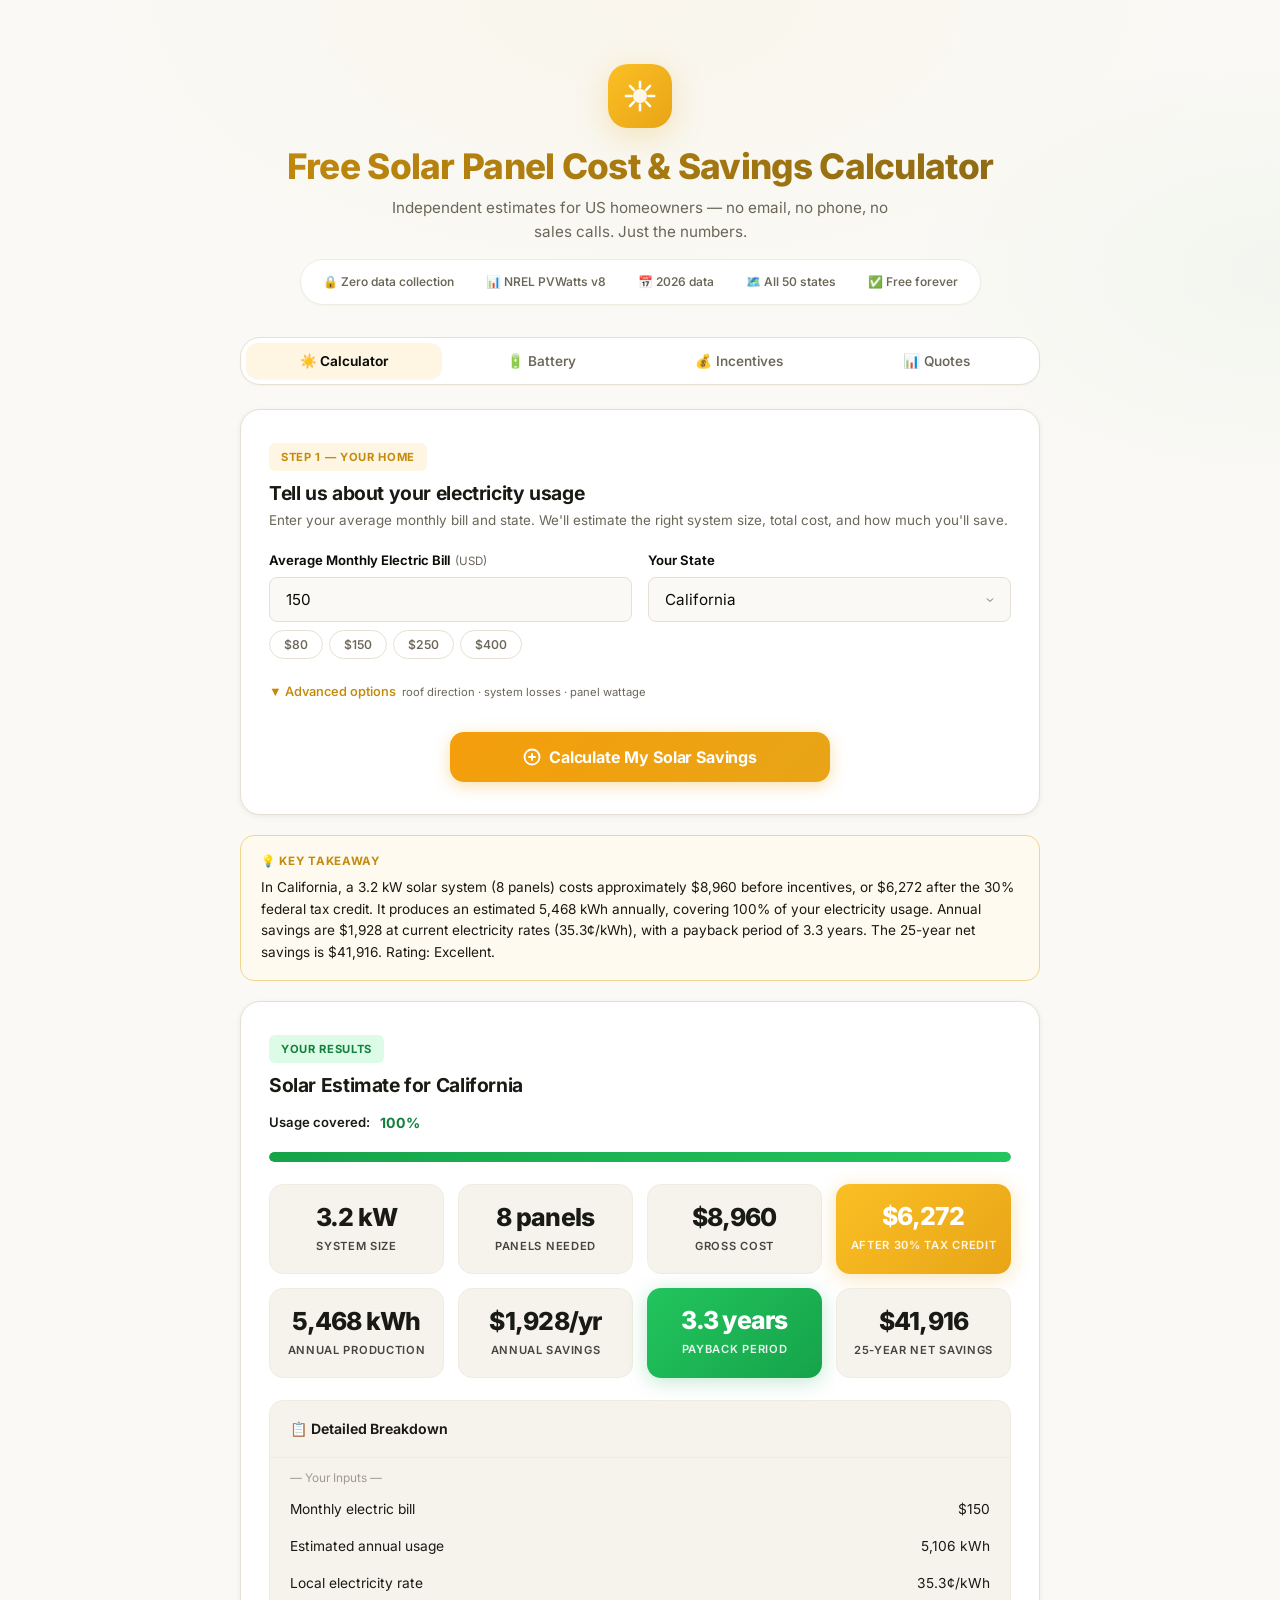
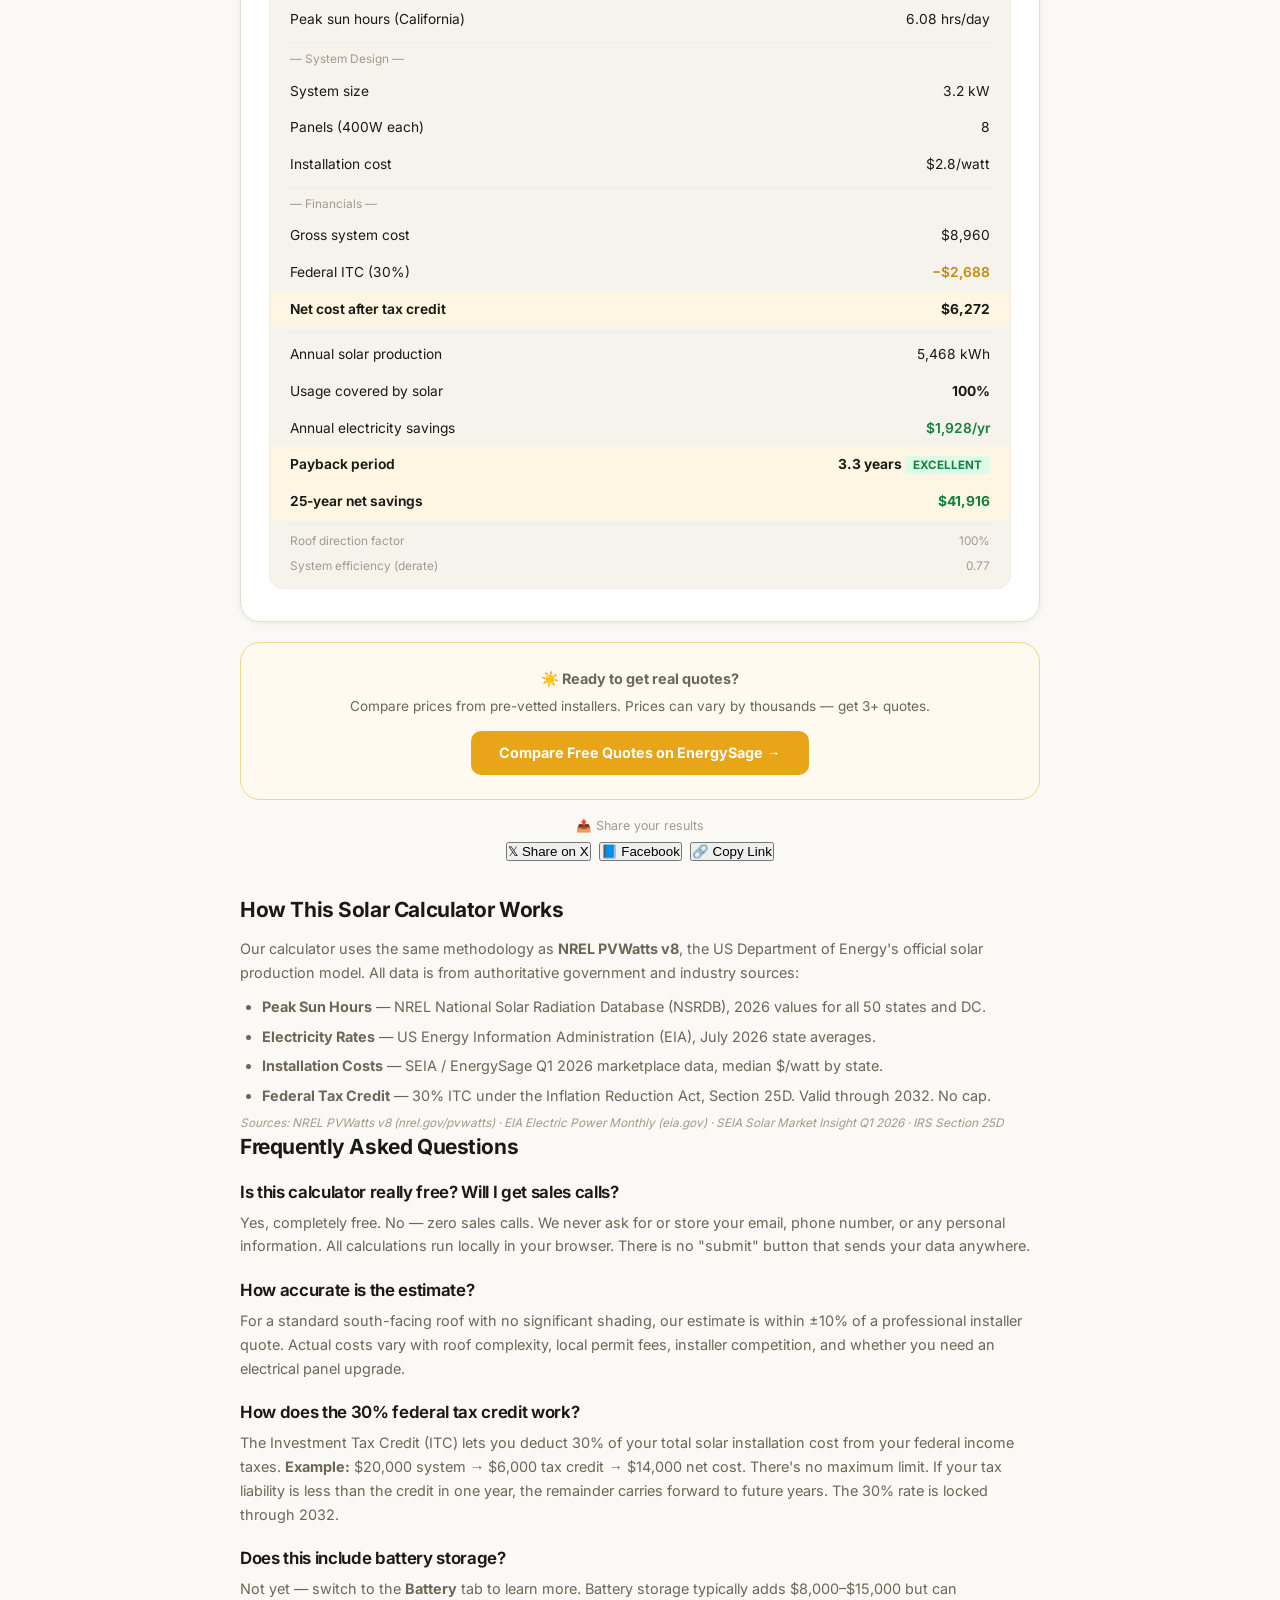
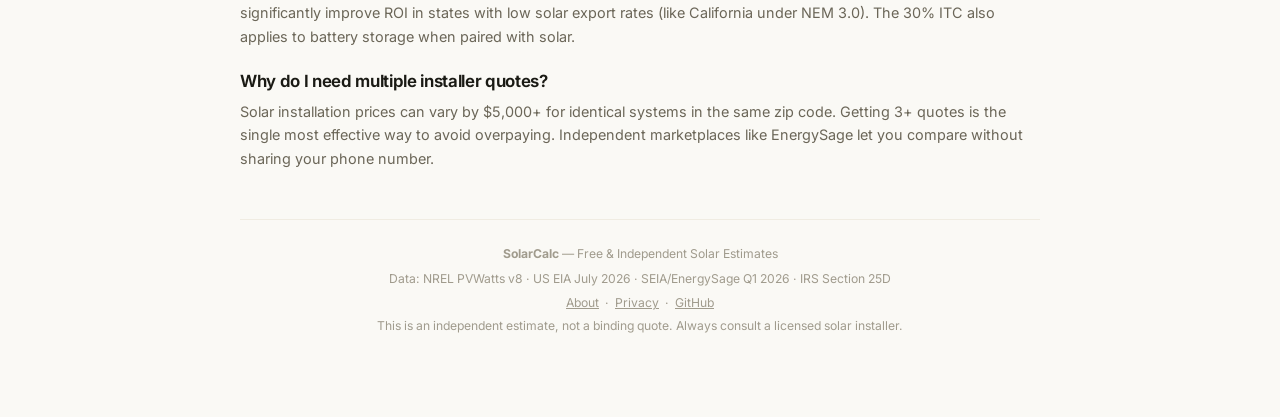
==== commit ae34dd6f: "Replace 5 TTF fonts (1.6MB) with single WOFF2 (48KB) — major PageSpeed boost" ====
--- a/index.html
+++ b/index.html
@@ -10,10 +10,8 @@
 <!-- Cloudflare Web Analytics -->
 <script defer src="https://static.cloudflareinsights.com/beacon.min.js" data-cf-beacon='{"token": "87d3eb64ebcb4ab19e8efbe40ad53b2b"}'></script>
 
-<!-- Font preloads (self-hosted Inter) -->
-<link rel="preload" href="fonts/inter-400.ttf" as="font" type="font/ttf" crossorigin>
-<link rel="preload" href="fonts/inter-600.ttf" as="font" type="font/ttf" crossorigin>
-<link rel="preload" href="fonts/inter-700.ttf" as="font" type="font/ttf" crossorigin>
+<!-- Font preload (self-hosted Inter Latin WOFF2, 48KB) -->
+<link rel="preload" href="fonts/inter-latin.woff2" as="font" type="font/woff2" crossorigin>
 
 <!-- Critical CSS (above-the-fold, inlined for instant render) -->
 <style>
--- a/css/style.css
+++ b/css/style.css
@@ -3,41 +3,13 @@
    Theme:  Solar Gold  ·  Light + warm accent
    ═══════════════════════════════════════════════ */
 
-/* Self-hosted Inter fonts */
+/* Self-hosted Inter font (Latin subset WOFF2, 48KB — all weights) */
 @font-face {
   font-family: 'Inter';
   font-style: normal;
-  font-weight: 400;
+  font-weight: 400 800;
   font-display: swap;
-  src: url('../fonts/inter-400.ttf') format('truetype');
-}
-@font-face {
-  font-family: 'Inter';
-  font-style: normal;
-  font-weight: 500;
-  font-display: swap;
-  src: url('../fonts/inter-500.ttf') format('truetype');
-}
-@font-face {
-  font-family: 'Inter';
-  font-style: normal;
-  font-weight: 600;
-  font-display: swap;
-  src: url('../fonts/inter-600.ttf') format('truetype');
-}
-@font-face {
-  font-family: 'Inter';
-  font-style: normal;
-  font-weight: 700;
-  font-display: swap;
-  src: url('../fonts/inter-700.ttf') format('truetype');
-}
-@font-face {
-  font-family: 'Inter';
-  font-style: normal;
-  font-weight: 800;
-  font-display: swap;
-  src: url('../fonts/inter-800.ttf') format('truetype');
+  src: url('../fonts/inter-latin.woff2') format('woff2');
 }
 
 :root {
--- a/css/style.css
+++ b/css/style.css
@@ -3,41 +3,13 @@
    Theme:  Solar Gold  ·  Light + warm accent
    ═══════════════════════════════════════════════ */
 
-/* Self-hosted Inter fonts */
+/* Self-hosted Inter font (Latin subset WOFF2, 48KB — all weights) */
 @font-face {
   font-family: 'Inter';
   font-style: normal;
-  font-weight: 400;
+  font-weight: 400 800;
   font-display: swap;
-  src: url('../fonts/inter-400.ttf') format('truetype');
-}
-@font-face {
-  font-family: 'Inter';
-  font-style: normal;
-  font-weight: 500;
-  font-display: swap;
-  src: url('../fonts/inter-500.ttf') format('truetype');
-}
-@font-face {
-  font-family: 'Inter';
-  font-style: normal;
-  font-weight: 600;
-  font-display: swap;
-  src: url('../fonts/inter-600.ttf') format('truetype');
-}
-@font-face {
-  font-family: 'Inter';
-  font-style: normal;
-  font-weight: 700;
-  font-display: swap;
-  src: url('../fonts/inter-700.ttf') format('truetype');
-}
-@font-face {
-  font-family: 'Inter';
-  font-style: normal;
-  font-weight: 800;
-  font-display: swap;
-  src: url('../fonts/inter-800.ttf') format('truetype');
+  src: url('../fonts/inter-latin.woff2') format('woff2');
 }
 
 :root {
